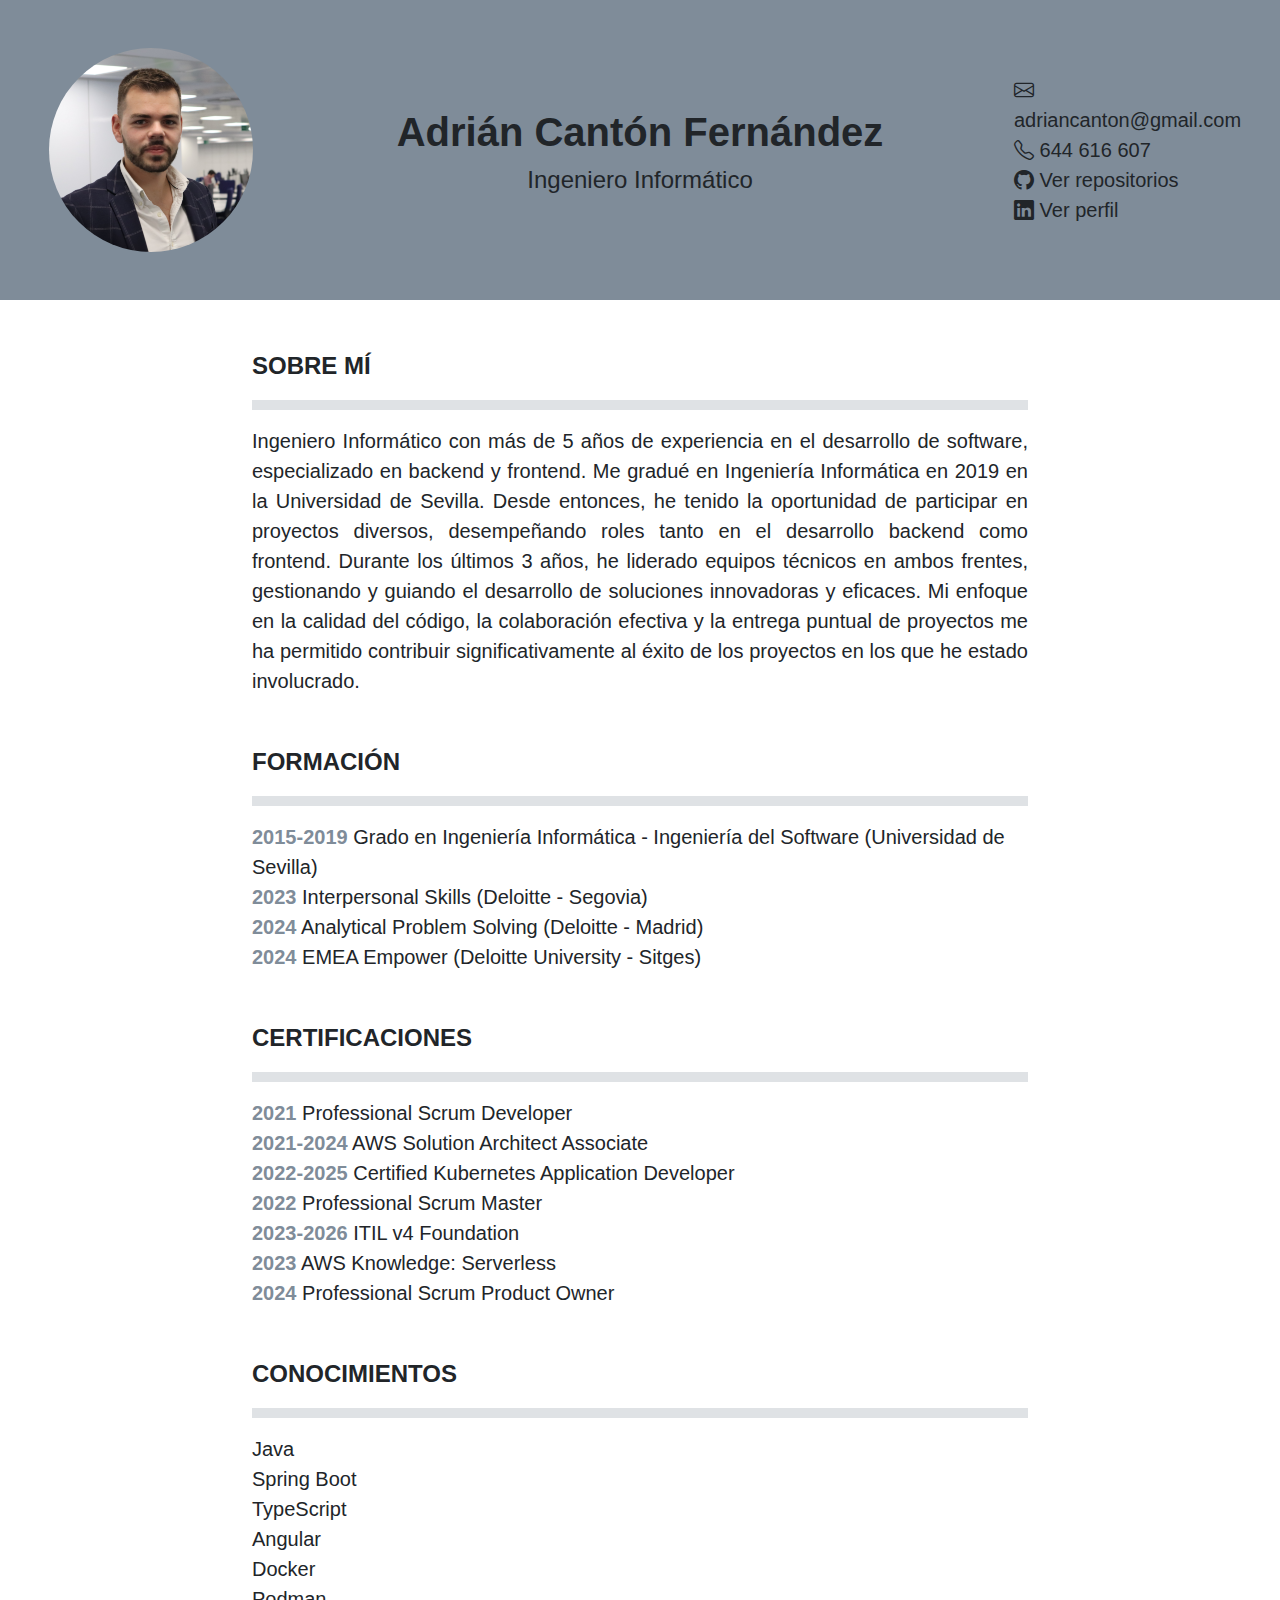
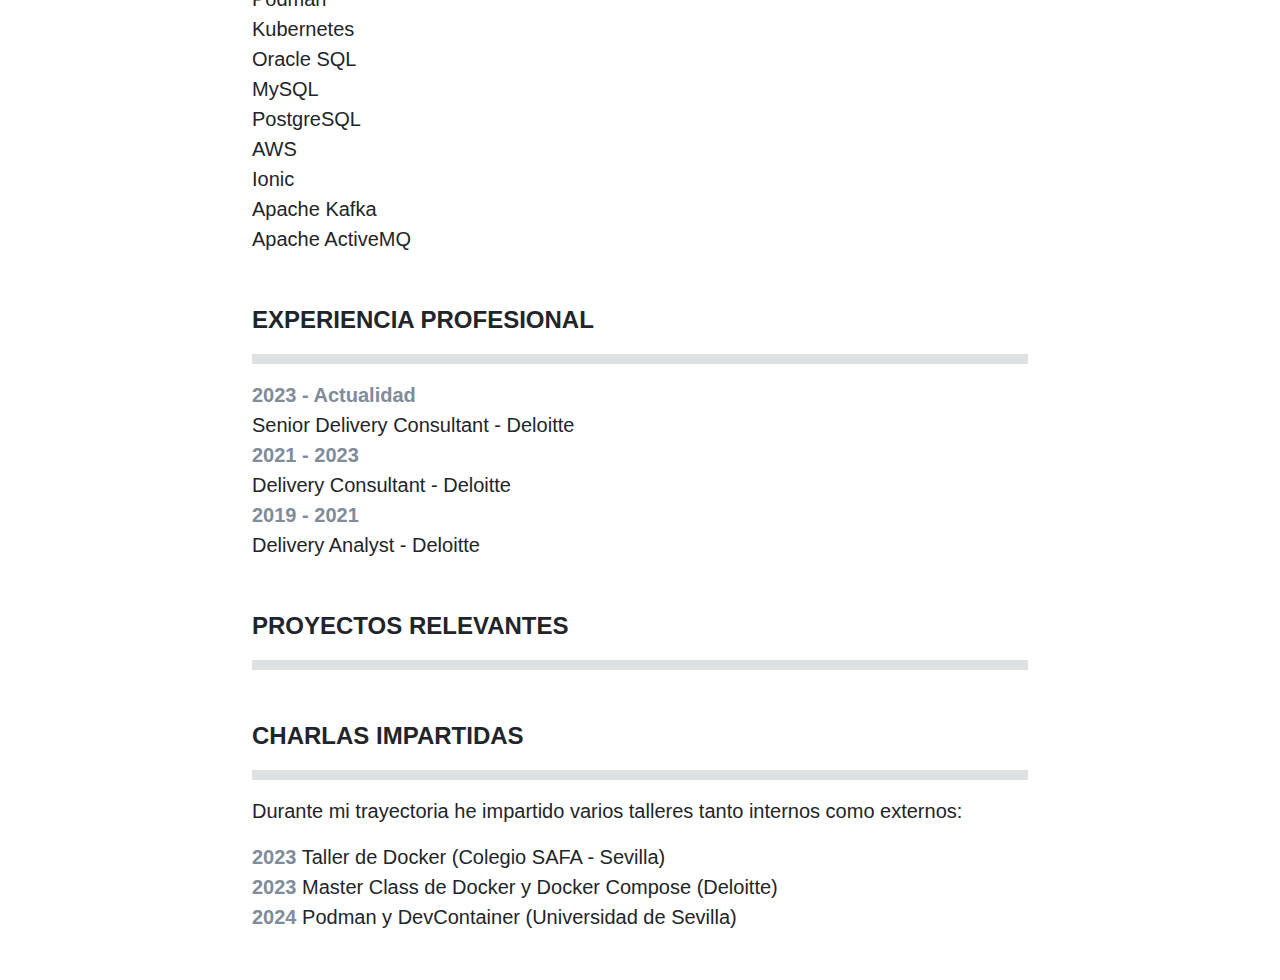
==== index.html @ 620d60c4 "Added trainning" ====
<!DOCTYPE html>
<html lang="es">
<head>
    <meta charset="UTF-8">
    <meta name="viewport" content="width=device-width, initial-scale=1.0">
    <title>Adrián Cantón</title>
    <link href="https://cdn.jsdelivr.net/npm/bootstrap@5.3.3/dist/css/bootstrap.min.css" rel="stylesheet" integrity="sha384-QWTKZyjpPEjISv5WaRU9OFeRpok6YctnYmDr5pNlyT2bRjXh0JMhjY6hW+ALEwIH" crossorigin="anonymous">
    <link href="https://cdn.jsdelivr.net/npm/bootstrap-icons@1.10.5/font/bootstrap-icons.css" rel="stylesheet">
    <link href="./assets/styles/styles.css" rel="stylesheet">
</head>
<body class="mb-5">
    <div class="header row">
        <div class="photo col-lg-3 p-5">
            <img src="./assets/images/me.jpeg"/>
        </div>
        <div class="main-title text-col-center col-lg-6 p-5">
            <div class="name">Adrián Cantón Fernández</div>
            <div class="job">Ingeniero Informático</div>
        </div>
        <div class="links text-col-center col-lg-3 p-5">
            <div class="link"><a href="mailto:adriancanton@gmail.com"><i class="bi bi-envelope"></i> adriancanton@gmail.com</a></div>
            <div class="link"><a href="tel:644616607"><i class="bi bi-telephone"></i> 644 616 607</a></div>
            <div class="link"><a href="https://github.com/adrcanfer" target="_blank"><i class="bi bi-github"></i> Ver repositorios</a></div>
            <div class="link"><a href="https://www.linkedin.com/in/adri%C3%A1n-cant%C3%B3n-fern%C3%A1ndez-652291108/" target="_blank"><i class="bi bi-linkedin"></i> Ver perfil</a></div>
        </div>        
    </div>
    <div class="container">
        <div class="section mt-5">
            <div class="section-title text-uppercase">Sobre mí</div>
            <hr>
            <div class="section-description text-justify">
                Ingeniero Informático con más de 5 años de experiencia en el desarrollo de software, especializado en backend y frontend. Me gradué en Ingeniería Informática en 2019 en la Universidad de Sevilla. Desde entonces, he tenido la oportunidad de participar en proyectos diversos, desempeñando roles tanto en el desarrollo backend como frontend. Durante los últimos 3 años, he liderado equipos técnicos en ambos frentes, gestionando y guiando el desarrollo de soluciones innovadoras y eficaces. Mi enfoque en la calidad del código, la colaboración efectiva y la entrega puntual de proyectos me ha permitido contribuir significativamente al éxito de los proyectos en los que he estado involucrado.
            </div>
        </div>
        <div class="section mt-5">
            <div class="section-title text-uppercase">Formación</div>
            <hr>
            <div class="section-item"><span class="item-date">2015-2019</span> Grado en Ingeniería Informática - Ingeniería del Software (Universidad de Sevilla)</div>
            <div class="section-item"><span class="item-date">2023</span> Interpersonal Skills (Deloitte - Segovia)</div>
            <div class="section-item"><span class="item-date">2024</span> Analytical Problem Solving (Deloitte - Madrid)</div>
            <div class="section-item"><span class="item-date">2024</span> EMEA Empower (Deloitte University - Sitges)</div>
        </div>
        <div class="section mt-5">
            <div class="section-title text-uppercase">Certificaciones</div>
            <hr>
            <div class="section-item"><span class="item-date">2021</span> Professional Scrum Developer</div>
            <div class="section-item"><span class="item-date">2021-2024</span> AWS Solution Architect Associate</div>
            <div class="section-item"><span class="item-date">2022-2025</span> Certified Kubernetes Application Developer</div>
            <div class="section-item"><span class="item-date">2022</span> Professional Scrum Master</div>
            <div class="section-item"><span class="item-date">2023-2026</span> ITIL v4 Foundation</div>
            <div class="section-item"><span class="item-date">2023</span> AWS Knowledge: Serverless</div>
            <div class="section-item"><span class="item-date">2024</span> Professional Scrum Product Owner</div>
        </div>
        
        <div class="section mt-5">
            <div class="section-title text-uppercase">Conocimientos</div>
            <hr>
            <div class="section-item">Java</div>
            <div class="section-item">Spring Boot</div>
            <div class="section-item">TypeScript</div>
            <div class="section-item">Angular</div>
            <div class="section-item">Docker</div>
            <div class="section-item">Podman</div>
            <div class="section-item">Kubernetes</div>
            <div class="section-item">Oracle SQL</div>
            <div class="section-item">MySQL</div>
            <div class="section-item">PostgreSQL</div>
            <div class="section-item">AWS</div>
            <div class="section-item">Ionic</div>
            <div class="section-item">Apache Kafka</div>
            <div class="section-item">Apache ActiveMQ</div>
        </div>
        <div class="section mt-5">
            <div class="section-title text-uppercase">Experiencia profesional</div>
            <hr>
            <div class="section-item"><span class="item-date">2023 - Actualidad</span></div>
            <div class="section-item">Senior Delivery Consultant - Deloitte</div>

            <div class="section-item"><span class="item-date">2021 - 2023</span></div>
            <div class="section-item">Delivery Consultant - Deloitte</div>

            <div class="section-item"><span class="item-date">2019 - 2021</span></div>
            <div class="section-item">Delivery Analyst - Deloitte</div>

        </div>
        <div class="section mt-5">
            <div class="section-title text-uppercase">Proyectos relevantes</div>
            <hr>
            <div class="section-description text-justify"></div>
        </div>
        <div class="section mt-5">
            <div class="section-title text-uppercase">Charlas impartidas</div>
            <hr>
            <div class="section-description text-justify mb-3">Durante mi trayectoria he impartido varios talleres tanto internos como externos:</div>
            <div class="section-item"><span class="item-date">2023</span> Taller de Docker (Colegio SAFA - Sevilla)</div>
            <div class="section-item"><span class="item-date">2023</span> Master Class de Docker y  Docker Compose (Deloitte)</div>
            <div class="section-item"><span class="item-date">2024</span> Podman y DevContainer (Universidad de Sevilla) </div>
        </div>
    </div>

    <script src="https://cdn.jsdelivr.net/npm/bootstrap@5.3.3/dist/js/bootstrap.bundle.min.js" integrity="sha384-YvpcrYf0tY3lHB60NNkmXc5s9fDVZLESaAA55NDzOxhy9GkcIdslK1eN7N6jIeHz" crossorigin="anonymous"></script>
    <script src="https://cdn.jsdelivr.net/npm/@popperjs/core@2.11.8/dist/umd/popper.min.js" integrity="sha384-I7E8VVD/ismYTF4hNIPjVp/Zjvgyol6VFvRkX/vR+Vc4jQkC+hVqc2pM8ODewa9r" crossorigin="anonymous"></script>
    <script src="https://cdn.jsdelivr.net/npm/bootstrap@5.3.3/dist/js/bootstrap.min.js" integrity="sha384-0pUGZvbkm6XF6gxjEnlmuGrJXVbNuzT9qBBavbLwCsOGabYfZo0T0to5eqruptLy" crossorigin="anonymous"></script>
</body>
</html>
---- assets/styles/styles.css ----
body {
    font-size: 20px;
    font-family: Arial, Helvetica, sans-serif;
}

.text-justify {
    text-align: justify;
}

/* Header */
.header {
    background-color: #7f8c99;

}

.photo {
    max-height: 300px;
    display: flex;
    justify-content: center;
}

.photo img {
    border-radius: 150px;
    max-height: 100%;
}

.main-title {
    display: flex;
    flex-direction: column;
    justify-content: center;
    align-items: center;
}

.name {
    font-size: 40px;
    font-weight: bold;
    text-align: center;
}

.job {
    font-size: 24px;
}

.links {
    display: flex;
    flex-direction: column;
    justify-content: center;
}

.link a {
    color: #212529;
    text-decoration: none;
}

.link a:hover {
    text-decoration: underline;
}

/* Content */
.container {
    max-width: 800px;
}

.section {

}

.section-title {
    font-size: 24px;
    font-weight: bold;
}

hr {
    border: 5px solid #7f8c99;
}

.item-date {
    color: #7f8c99;
    font-weight: bold;
}
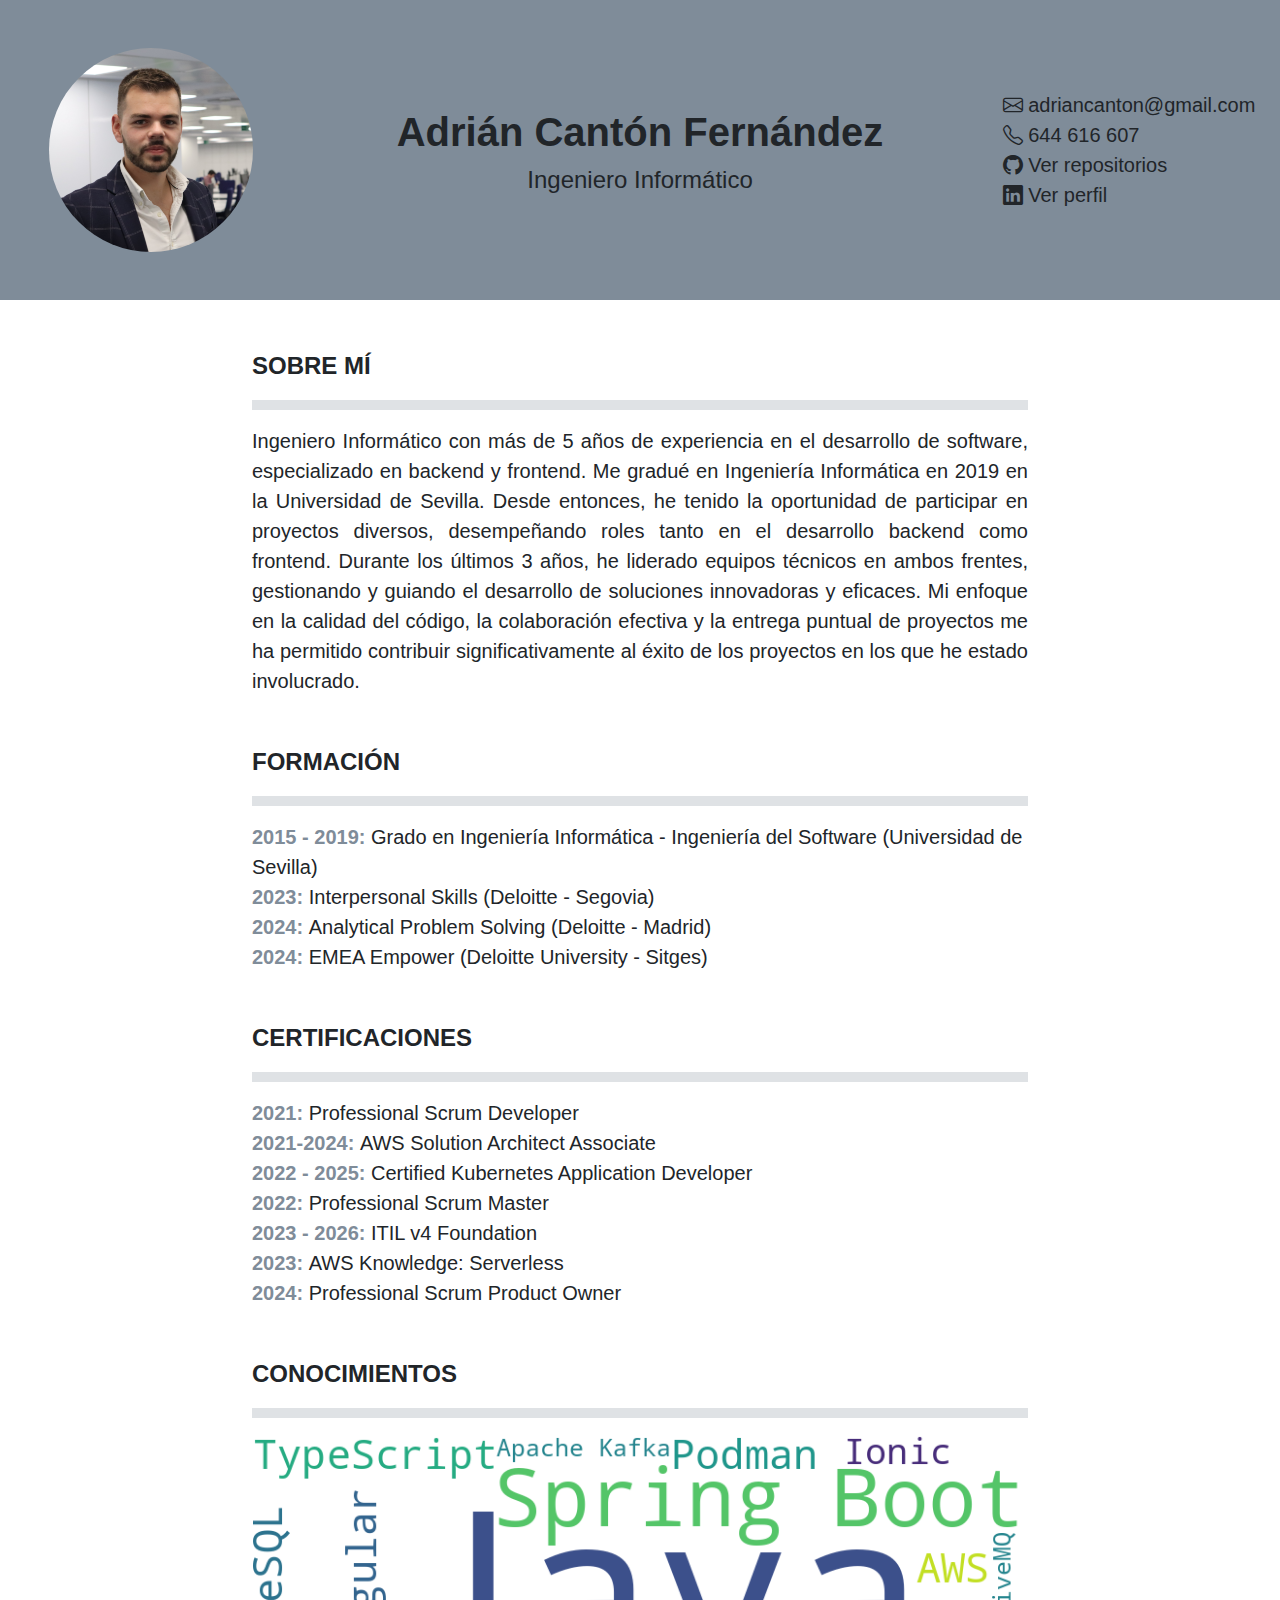
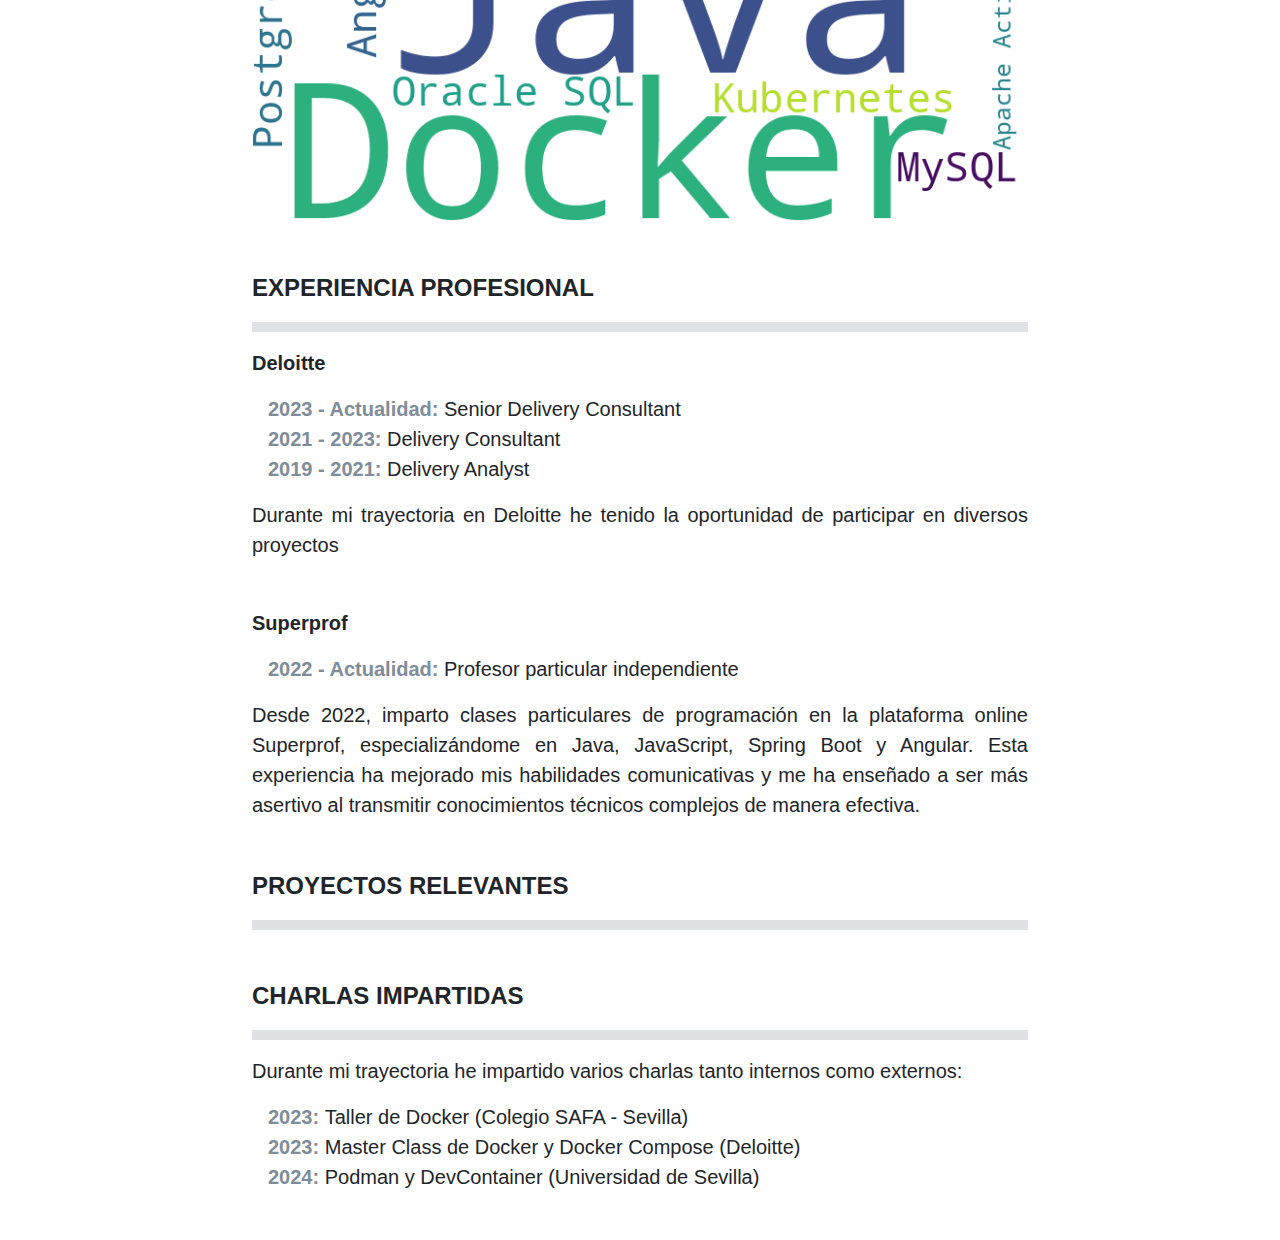
==== commit 9fa90bb4: "Added skills" ====
--- a/index.html
+++ b/index.html
@@ -13,15 +13,17 @@
         <div class="photo col-lg-3 p-5">
             <img src="./assets/images/me.jpeg"/>
         </div>
-        <div class="main-title text-col-center col-lg-6 p-5">
+        <div class="main-title text-col-center col-lg-6 p-3">
             <div class="name">Adrián Cantón Fernández</div>
             <div class="job">Ingeniero Informático</div>
         </div>
-        <div class="links text-col-center col-lg-3 p-5">
-            <div class="link"><a href="mailto:adriancanton@gmail.com"><i class="bi bi-envelope"></i> adriancanton@gmail.com</a></div>
-            <div class="link"><a href="tel:644616607"><i class="bi bi-telephone"></i> 644 616 607</a></div>
-            <div class="link"><a href="https://github.com/adrcanfer" target="_blank"><i class="bi bi-github"></i> Ver repositorios</a></div>
-            <div class="link"><a href="https://www.linkedin.com/in/adri%C3%A1n-cant%C3%B3n-fern%C3%A1ndez-652291108/" target="_blank"><i class="bi bi-linkedin"></i> Ver perfil</a></div>
+        <div class="links text-col-center col-lg-3">
+            <div>
+                <div class="link"><a href="mailto:adriancanton@gmail.com"><i class="bi bi-envelope"></i> adriancanton@gmail.com</a></div>
+                <div class="link"><a href="tel:644616607"><i class="bi bi-telephone"></i> 644 616 607</a></div>
+                <div class="link"><a href="https://github.com/adrcanfer" target="_blank"><i class="bi bi-github"></i> Ver repositorios</a></div>
+                <div class="link"><a href="https://www.linkedin.com/in/adri%C3%A1n-cant%C3%B3n-fern%C3%A1ndez-652291108/" target="_blank"><i class="bi bi-linkedin"></i> Ver perfil</a></div>
+            </div>
         </div>        
     </div>
     <div class="container">
@@ -35,52 +37,64 @@
         <div class="section mt-5">
             <div class="section-title text-uppercase">Formación</div>
             <hr>
-            <div class="section-item"><span class="item-date">2015-2019</span> Grado en Ingeniería Informática - Ingeniería del Software (Universidad de Sevilla)</div>
-            <div class="section-item"><span class="item-date">2023</span> Interpersonal Skills (Deloitte - Segovia)</div>
-            <div class="section-item"><span class="item-date">2024</span> Analytical Problem Solving (Deloitte - Madrid)</div>
-            <div class="section-item"><span class="item-date">2024</span> EMEA Empower (Deloitte University - Sitges)</div>
+            <div class="section-item"><span class="item-date">2015 - 2019: </span> Grado en Ingeniería Informática - Ingeniería del Software (Universidad de Sevilla)</div>
+            <div class="section-item"><span class="item-date">2023: </span> Interpersonal Skills (Deloitte - Segovia)</div>
+            <div class="section-item"><span class="item-date">2024: </span> Analytical Problem Solving (Deloitte - Madrid)</div>
+            <div class="section-item"><span class="item-date">2024: </span> EMEA Empower (Deloitte University - Sitges)</div>
         </div>
         <div class="section mt-5">
             <div class="section-title text-uppercase">Certificaciones</div>
             <hr>
-            <div class="section-item"><span class="item-date">2021</span> Professional Scrum Developer</div>
-            <div class="section-item"><span class="item-date">2021-2024</span> AWS Solution Architect Associate</div>
-            <div class="section-item"><span class="item-date">2022-2025</span> Certified Kubernetes Application Developer</div>
-            <div class="section-item"><span class="item-date">2022</span> Professional Scrum Master</div>
-            <div class="section-item"><span class="item-date">2023-2026</span> ITIL v4 Foundation</div>
-            <div class="section-item"><span class="item-date">2023</span> AWS Knowledge: Serverless</div>
-            <div class="section-item"><span class="item-date">2024</span> Professional Scrum Product Owner</div>
+            <div class="section-item"><span class="item-date">2021: </span> Professional Scrum Developer</div>
+            <div class="section-item"><span class="item-date">2021-2024: </span> AWS Solution Architect Associate</div>
+            <div class="section-item"><span class="item-date">2022 - 2025: </span> Certified Kubernetes Application Developer</div>
+            <div class="section-item"><span class="item-date">2022: </span> Professional Scrum Master</div>
+            <div class="section-item"><span class="item-date">2023 - 2026: </span> ITIL v4 Foundation</div>
+            <div class="section-item"><span class="item-date">2023: </span> AWS Knowledge: Serverless</div>
+            <div class="section-item"><span class="item-date">2024: </span> Professional Scrum Product Owner</div>
         </div>
         
         <div class="section mt-5">
             <div class="section-title text-uppercase">Conocimientos</div>
             <hr>
-            <div class="section-item">Java</div>
-            <div class="section-item">Spring Boot</div>
-            <div class="section-item">TypeScript</div>
-            <div class="section-item">Angular</div>
-            <div class="section-item">Docker</div>
-            <div class="section-item">Podman</div>
-            <div class="section-item">Kubernetes</div>
-            <div class="section-item">Oracle SQL</div>
-            <div class="section-item">MySQL</div>
-            <div class="section-item">PostgreSQL</div>
-            <div class="section-item">AWS</div>
-            <div class="section-item">Ionic</div>
-            <div class="section-item">Apache Kafka</div>
-            <div class="section-item">Apache ActiveMQ</div>
+            <div class="row">
+                <!-- <div class="col-md-4">
+                    <div class="section-item">Java <small>(Avanzado)</small></div>
+                    <div class="section-item">Spring Boot <small>(Intermedio)</small></div>
+                    <div class="section-item">TypeScript <small>(Intermedio)</small></div>
+                    <div class="section-item">Angular <small>(Intermedio)</small></div>
+                </div>
+                <div class="col-md-4">
+                    <div class="section-item">Docker <small>(Avanzado)</small></div>
+                    <div class="section-item">Podman <small>(Intermedio)</small></div>
+                    <div class="section-item">Kubernetes <small>(Intermedio)</small></div>
+                    <div class="section-item">Oracle SQL <small>(Intermedio)</small></div>
+                </div>
+                <div class="col-md-4">
+                    <div class="section-item">MySQL <small>(Intermedio)</small></div>
+                    <div class="section-item">PostgreSQL <small>(Intermedio)</small></div>
+                    <div class="section-item">AWS <small>(Intermedio)</small></div>
+                    <div class="section-item">Ionic <small>(Básico)</small></div>
+                    <div class="section-item">Apache Kafka <small>(Básico)</small></div>
+                    <div class="section-item">Apache ActiveMQ <small>(Básico)</small></div>
+                </div> -->
+                <div>
+                    <img class="img-fluid" src="./assets/images/knowledge/cloud.png"/>
+                </div>
+            </div>
         </div>
         <div class="section mt-5">
             <div class="section-title text-uppercase">Experiencia profesional</div>
             <hr>
-            <div class="section-item"><span class="item-date">2023 - Actualidad</span></div>
-            <div class="section-item">Senior Delivery Consultant - Deloitte</div>
+            <div class="section-item fw-bold mb-3">Deloitte</div>
+            <div class="section-subitem ms-3"><span class="item-date">2023 - Actualidad: </span> Senior Delivery Consultant</div>
+            <div class="section-subitem ms-3"><span class="item-date">2021 - 2023: </span> Delivery Consultant</div>
+            <div class="section-subitem ms-3"><span class="item-date">2019 - 2021: </span> Delivery Analyst</div>
+            <div class="section-descrption text-justify mt-3">Durante mi trayectoria en Deloitte he tenido la oportunidad de participar en diversos proyectos</div>
 
-            <div class="section-item"><span class="item-date">2021 - 2023</span></div>
-            <div class="section-item">Delivery Consultant - Deloitte</div>
-
-            <div class="section-item"><span class="item-date">2019 - 2021</span></div>
-            <div class="section-item">Delivery Analyst - Deloitte</div>
+            <div class="section-item fw-bold  mt-5 mb-3">Superprof</div>
+            <div class="section-subitem ms-3"><span class="item-date">2022 - Actualidad: </span> Profesor particular independiente</div>
+            <div class="section-descrption text-justify mt-3">Desde 2022, imparto clases particulares de programación en la plataforma online Superprof, especializándome en Java, JavaScript, Spring Boot y Angular. Esta experiencia ha mejorado mis habilidades comunicativas y me ha enseñado a ser más asertivo al transmitir conocimientos técnicos complejos de manera efectiva.</div>
 
         </div>
         <div class="section mt-5">
@@ -91,10 +105,10 @@
         <div class="section mt-5">
             <div class="section-title text-uppercase">Charlas impartidas</div>
             <hr>
-            <div class="section-description text-justify mb-3">Durante mi trayectoria he impartido varios talleres tanto internos como externos:</div>
-            <div class="section-item"><span class="item-date">2023</span> Taller de Docker (Colegio SAFA - Sevilla)</div>
-            <div class="section-item"><span class="item-date">2023</span> Master Class de Docker y  Docker Compose (Deloitte)</div>
-            <div class="section-item"><span class="item-date">2024</span> Podman y DevContainer (Universidad de Sevilla) </div>
+            <div class="section-description text-justify mb-3">Durante mi trayectoria he impartido varios charlas tanto internos como externos:</div>
+            <div class="section-item ms-3"><span class="item-date">2023: </span> Taller de Docker (Colegio SAFA - Sevilla)</div>
+            <div class="section-item ms-3"><span class="item-date">2023: </span> Master Class de Docker y  Docker Compose (Deloitte)</div>
+            <div class="section-item ms-3"><span class="item-date">2024: </span> Podman y DevContainer (Universidad de Sevilla) </div>
         </div>
     </div>
 
--- a/assets/styles/styles.css
+++ b/assets/styles/styles.css
@@ -45,6 +45,7 @@
     display: flex;
     flex-direction: column;
     justify-content: center;
+    align-items: center;
 }
 
 .link a {
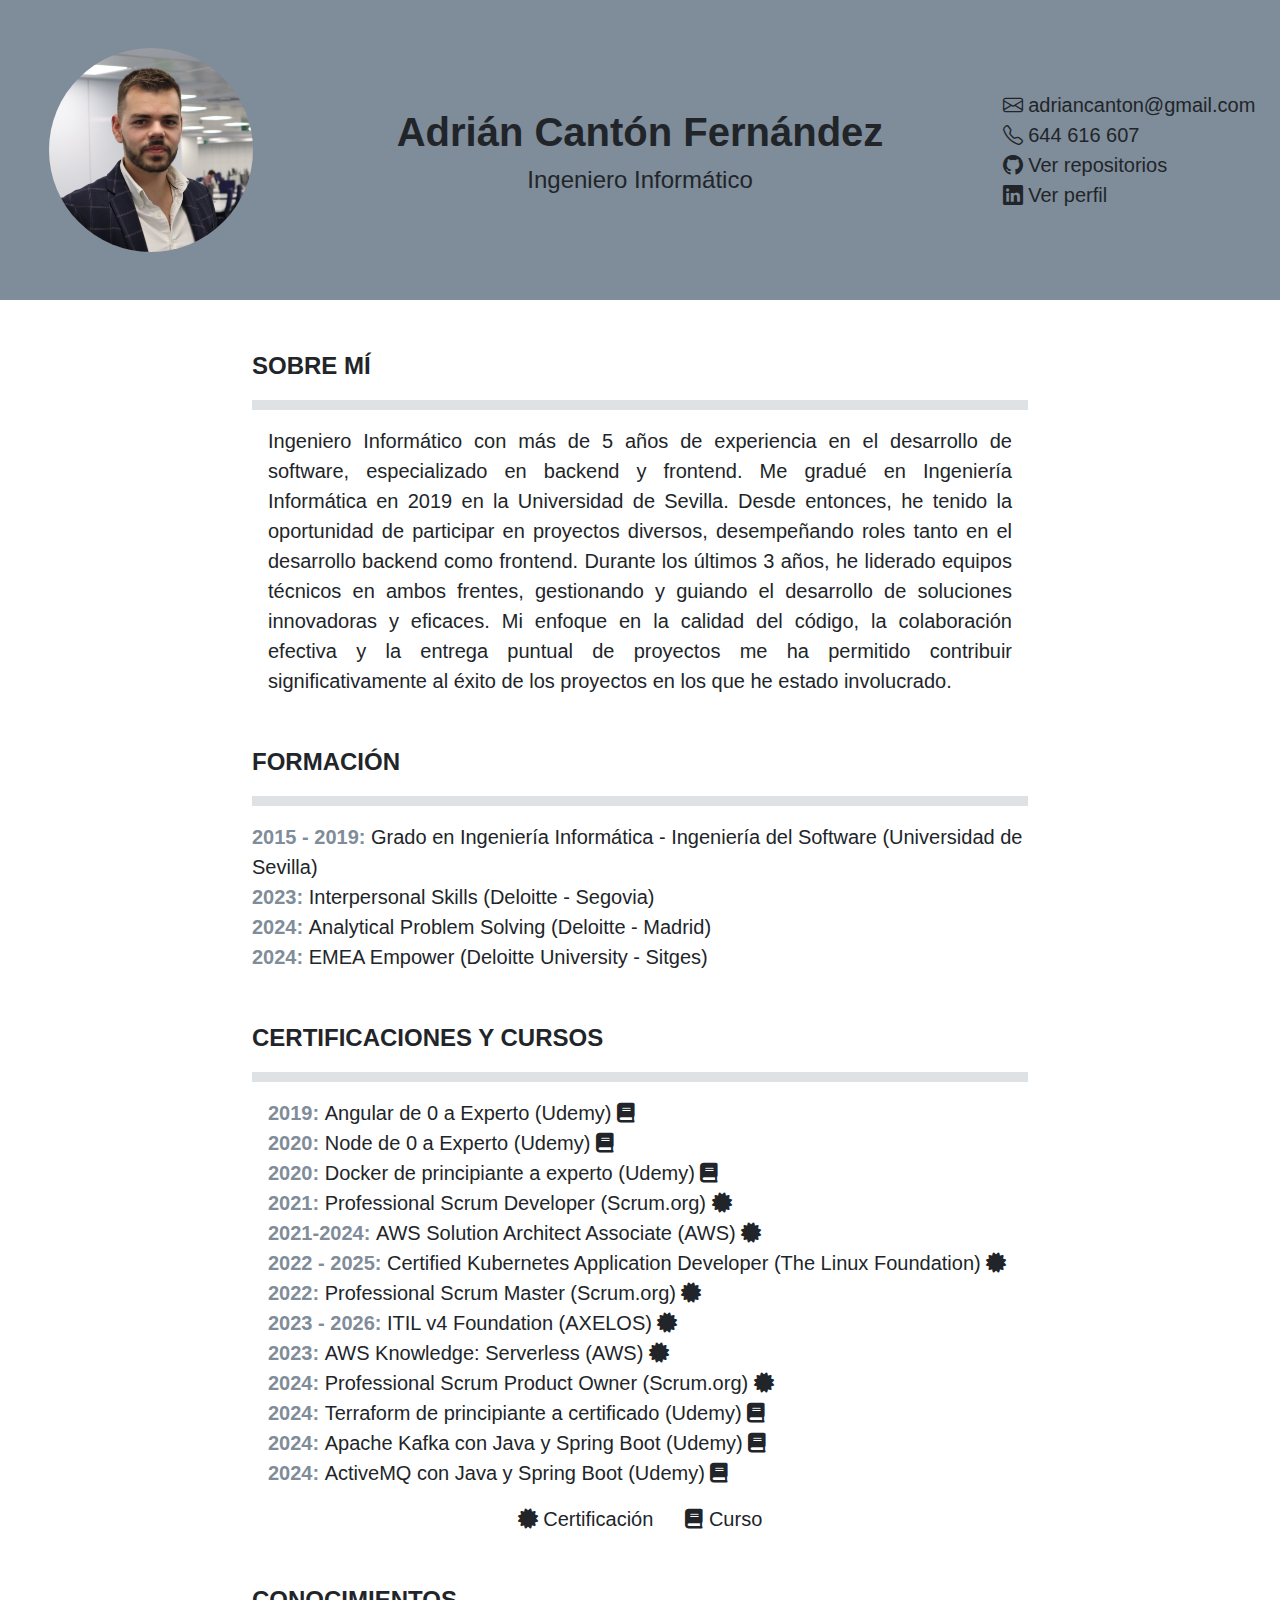
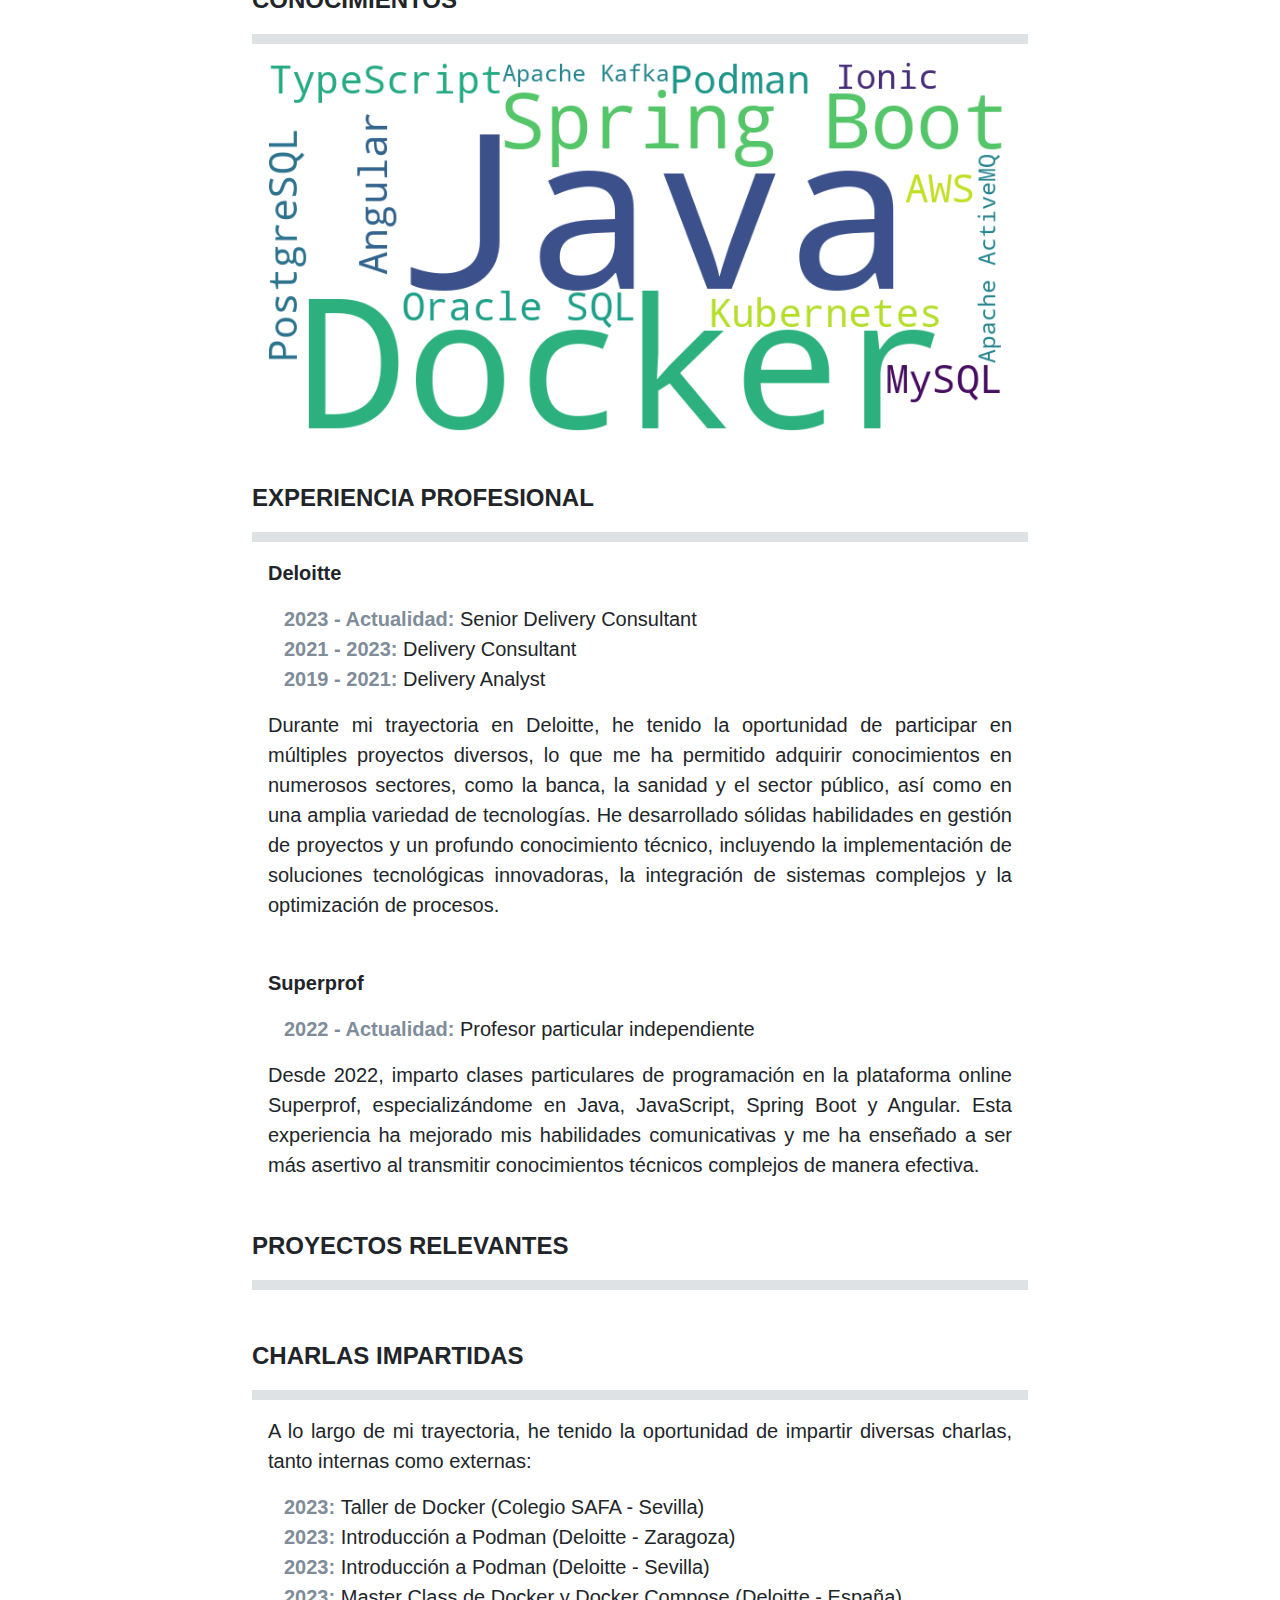
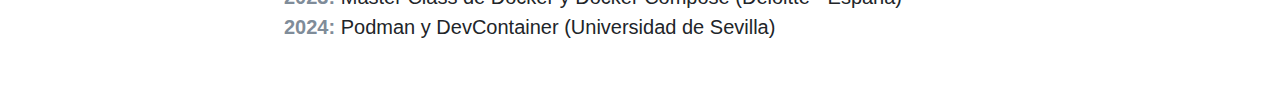
==== commit a8a870fc: "Added training" ====
--- a/index.html
+++ b/index.html
@@ -4,8 +4,10 @@
     <meta charset="UTF-8">
     <meta name="viewport" content="width=device-width, initial-scale=1.0">
     <title>Adrián Cantón</title>
+    <link rel="icon" type="image/png" sizes="32x32" href="./assets/images/icon.png">
     <link href="https://cdn.jsdelivr.net/npm/bootstrap@5.3.3/dist/css/bootstrap.min.css" rel="stylesheet" integrity="sha384-QWTKZyjpPEjISv5WaRU9OFeRpok6YctnYmDr5pNlyT2bRjXh0JMhjY6hW+ALEwIH" crossorigin="anonymous">
     <link href="https://cdn.jsdelivr.net/npm/bootstrap-icons@1.10.5/font/bootstrap-icons.css" rel="stylesheet">
+    <link rel="stylesheet" href="https://cdnjs.cloudflare.com/ajax/libs/font-awesome/6.0.0-beta3/css/all.min.css">
     <link href="./assets/styles/styles.css" rel="stylesheet">
 </head>
 <body class="mb-5">
@@ -13,11 +15,11 @@
         <div class="photo col-lg-3 p-5">
             <img src="./assets/images/me.jpeg"/>
         </div>
-        <div class="main-title text-col-center col-lg-6 p-3">
+        <div class="main-title text-col-center col-lg-6 ps-3 pe-3">
             <div class="name">Adrián Cantón Fernández</div>
             <div class="job">Ingeniero Informático</div>
         </div>
-        <div class="links text-col-center col-lg-3">
+        <div class="links text-col-center col-lg-3 pt-5 pb-5">
             <div>
                 <div class="link"><a href="mailto:adriancanton@gmail.com"><i class="bi bi-envelope"></i> adriancanton@gmail.com</a></div>
                 <div class="link"><a href="tel:644616607"><i class="bi bi-telephone"></i> 644 616 607</a></div>
@@ -30,71 +32,94 @@
         <div class="section mt-5">
             <div class="section-title text-uppercase">Sobre mí</div>
             <hr>
-            <div class="section-description text-justify">
-                Ingeniero Informático con más de 5 años de experiencia en el desarrollo de software, especializado en backend y frontend. Me gradué en Ingeniería Informática en 2019 en la Universidad de Sevilla. Desde entonces, he tenido la oportunidad de participar en proyectos diversos, desempeñando roles tanto en el desarrollo backend como frontend. Durante los últimos 3 años, he liderado equipos técnicos en ambos frentes, gestionando y guiando el desarrollo de soluciones innovadoras y eficaces. Mi enfoque en la calidad del código, la colaboración efectiva y la entrega puntual de proyectos me ha permitido contribuir significativamente al éxito de los proyectos en los que he estado involucrado.
+            <div class="section-content ms-3 me-3">
+                <div class="section-description text-justify">
+                    Ingeniero Informático con más de 5 años de experiencia en el desarrollo de software, especializado en backend y frontend. Me gradué en Ingeniería Informática en 2019 en la Universidad de Sevilla. Desde entonces, he tenido la oportunidad de participar en proyectos diversos, desempeñando roles tanto en el desarrollo backend como frontend. Durante los últimos 3 años, he liderado equipos técnicos en ambos frentes, gestionando y guiando el desarrollo de soluciones innovadoras y eficaces. Mi enfoque en la calidad del código, la colaboración efectiva y la entrega puntual de proyectos me ha permitido contribuir significativamente al éxito de los proyectos en los que he estado involucrado.
+                </div>
             </div>
         </div>
         <div class="section mt-5">
             <div class="section-title text-uppercase">Formación</div>
             <hr>
-            <div class="section-item"><span class="item-date">2015 - 2019: </span> Grado en Ingeniería Informática - Ingeniería del Software (Universidad de Sevilla)</div>
-            <div class="section-item"><span class="item-date">2023: </span> Interpersonal Skills (Deloitte - Segovia)</div>
-            <div class="section-item"><span class="item-date">2024: </span> Analytical Problem Solving (Deloitte - Madrid)</div>
-            <div class="section-item"><span class="item-date">2024: </span> EMEA Empower (Deloitte University - Sitges)</div>
+            <div>
+                <div class="section-item"><span class="item-date">2015 - 2019: </span> Grado en Ingeniería Informática - Ingeniería del Software (Universidad de Sevilla)</div>
+                <div class="section-item"><span class="item-date">2023: </span> Interpersonal Skills (Deloitte - Segovia)</div>
+                <div class="section-item"><span class="item-date">2024: </span> Analytical Problem Solving (Deloitte - Madrid)</div>
+                <div class="section-item"><span class="item-date">2024: </span> EMEA Empower (Deloitte University - Sitges)</div>
+            </div>
         </div>
         <div class="section mt-5">
-            <div class="section-title text-uppercase">Certificaciones</div>
+            <div class="section-title text-uppercase">Certificaciones y Cursos</div>
             <hr>
-            <div class="section-item"><span class="item-date">2021: </span> Professional Scrum Developer</div>
-            <div class="section-item"><span class="item-date">2021-2024: </span> AWS Solution Architect Associate</div>
-            <div class="section-item"><span class="item-date">2022 - 2025: </span> Certified Kubernetes Application Developer</div>
-            <div class="section-item"><span class="item-date">2022: </span> Professional Scrum Master</div>
-            <div class="section-item"><span class="item-date">2023 - 2026: </span> ITIL v4 Foundation</div>
-            <div class="section-item"><span class="item-date">2023: </span> AWS Knowledge: Serverless</div>
-            <div class="section-item"><span class="item-date">2024: </span> Professional Scrum Product Owner</div>
+            <div class="section-content ms-3 me-3">
+                
+                <div class="section-item"><span class="item-date">2019: </span> Angular de 0 a Experto (Udemy) <i class="fas fa-book"></i></div>
+                <div class="section-item"><span class="item-date">2020: </span> Node de 0 a Experto (Udemy) <i class="fas fa-book"></i></div>
+                <div class="section-item"><span class="item-date">2020: </span> Docker de principiante a experto (Udemy) <i class="fas fa-book"></i></div>
+                <div class="section-item"><span class="item-date">2021: </span> Professional Scrum Developer (Scrum.org) <i class="fas fa-certificate"></i></div>
+                <div class="section-item"><span class="item-date">2021-2024: </span> AWS Solution Architect Associate (AWS) <i class="fas fa-certificate"></i></div>
+                <div class="section-item"><span class="item-date">2022 - 2025: </span> Certified Kubernetes Application Developer (The Linux Foundation) <i class="fas fa-certificate"></i></div>
+                <div class="section-item"><span class="item-date">2022: </span> Professional Scrum Master (Scrum.org) <i class="fas fa-certificate"></i></div>
+                <div class="section-item"><span class="item-date">2023 - 2026: </span> ITIL v4 Foundation (AXELOS) <i class="fas fa-certificate"></i></div>
+                <div class="section-item"><span class="item-date">2023: </span> AWS Knowledge: Serverless (AWS) <i class="fas fa-certificate"></i></div>
+                <div class="section-item"><span class="item-date">2024: </span> Professional Scrum Product Owner (Scrum.org) <i class="fas fa-certificate"></i></div>
+                <div class="section-item"><span class="item-date">2024: </span> Terraform de principiante a certificado (Udemy) <i class="fas fa-book"></i></div>
+                <div class="section-item"><span class="item-date">2024: </span> Apache Kafka con Java y Spring Boot (Udemy) <i class="fas fa-book"></i></div>
+                <div class="section-item"><span class="item-date">2024: </span> ActiveMQ con Java y Spring Boot (Udemy) <i class="fas fa-book"></i></div>
+                
+                <div class="legend mt-3">
+                    <div class="legend-item me-3"><i class="fas fa-certificate"></i> Certificación</div>
+                    <div class="legend-item ms-3"><i class="fas fa-book"></i> Curso</div>
+                </div>
+            </div>
         </div>
+        
         
         <div class="section mt-5">
             <div class="section-title text-uppercase">Conocimientos</div>
             <hr>
-            <div class="row">
-                <!-- <div class="col-md-4">
-                    <div class="section-item">Java <small>(Avanzado)</small></div>
-                    <div class="section-item">Spring Boot <small>(Intermedio)</small></div>
-                    <div class="section-item">TypeScript <small>(Intermedio)</small></div>
-                    <div class="section-item">Angular <small>(Intermedio)</small></div>
-                </div>
-                <div class="col-md-4">
-                    <div class="section-item">Docker <small>(Avanzado)</small></div>
-                    <div class="section-item">Podman <small>(Intermedio)</small></div>
-                    <div class="section-item">Kubernetes <small>(Intermedio)</small></div>
-                    <div class="section-item">Oracle SQL <small>(Intermedio)</small></div>
-                </div>
-                <div class="col-md-4">
-                    <div class="section-item">MySQL <small>(Intermedio)</small></div>
-                    <div class="section-item">PostgreSQL <small>(Intermedio)</small></div>
-                    <div class="section-item">AWS <small>(Intermedio)</small></div>
-                    <div class="section-item">Ionic <small>(Básico)</small></div>
-                    <div class="section-item">Apache Kafka <small>(Básico)</small></div>
-                    <div class="section-item">Apache ActiveMQ <small>(Básico)</small></div>
-                </div> -->
-                <div>
-                    <img class="img-fluid" src="./assets/images/knowledge/cloud.png"/>
+            <div class="section-content ms-3 me-3">
+                <div class="row">
+                    <!-- <div class="col-md-4">
+                        <div class="section-item">Java <small>(Avanzado)</small></div>
+                        <div class="section-item">Spring Boot <small>(Intermedio)</small></div>
+                        <div class="section-item">TypeScript <small>(Intermedio)</small></div>
+                        <div class="section-item">Angular <small>(Intermedio)</small></div>
+                    </div>
+                    <div class="col-md-4">
+                        <div class="section-item">Docker <small>(Avanzado)</small></div>
+                        <div class="section-item">Podman <small>(Intermedio)</small></div>
+                        <div class="section-item">Kubernetes <small>(Intermedio)</small></div>
+                        <div class="section-item">Oracle SQL <small>(Intermedio)</small></div>
+                    </div>
+                    <div class="col-md-4">
+                        <div class="section-item">MySQL <small>(Intermedio)</small></div>
+                        <div class="section-item">PostgreSQL <small>(Intermedio)</small></div>
+                        <div class="section-item">AWS <small>(Intermedio)</small></div>
+                        <div class="section-item">Ionic <small>(Básico)</small></div>
+                        <div class="section-item">Apache Kafka <small>(Básico)</small></div>
+                        <div class="section-item">Apache ActiveMQ <small>(Básico)</small></div>
+                    </div> -->
+                    <div>
+                        <img class="img-fluid" src="./assets/images/knowledge/cloud.png"/>
+                    </div>
                 </div>
             </div>
         </div>
         <div class="section mt-5">
             <div class="section-title text-uppercase">Experiencia profesional</div>
             <hr>
-            <div class="section-item fw-bold mb-3">Deloitte</div>
-            <div class="section-subitem ms-3"><span class="item-date">2023 - Actualidad: </span> Senior Delivery Consultant</div>
-            <div class="section-subitem ms-3"><span class="item-date">2021 - 2023: </span> Delivery Consultant</div>
-            <div class="section-subitem ms-3"><span class="item-date">2019 - 2021: </span> Delivery Analyst</div>
-            <div class="section-descrption text-justify mt-3">Durante mi trayectoria en Deloitte he tenido la oportunidad de participar en diversos proyectos</div>
-
-            <div class="section-item fw-bold  mt-5 mb-3">Superprof</div>
-            <div class="section-subitem ms-3"><span class="item-date">2022 - Actualidad: </span> Profesor particular independiente</div>
-            <div class="section-descrption text-justify mt-3">Desde 2022, imparto clases particulares de programación en la plataforma online Superprof, especializándome en Java, JavaScript, Spring Boot y Angular. Esta experiencia ha mejorado mis habilidades comunicativas y me ha enseñado a ser más asertivo al transmitir conocimientos técnicos complejos de manera efectiva.</div>
+            <div class="section-content ms-3 me-3">
+                <div class="section-item fw-bold mb-3">Deloitte</div>
+                <div class="section-subitem ms-3"><span class="item-date">2023 - Actualidad: </span> Senior Delivery Consultant</div>
+                <div class="section-subitem ms-3"><span class="item-date">2021 - 2023: </span> Delivery Consultant</div>
+                <div class="section-subitem ms-3"><span class="item-date">2019 - 2021: </span> Delivery Analyst</div>
+                <div class="section-descrption text-justify mt-3">Durante mi trayectoria en Deloitte, he tenido la oportunidad de participar en múltiples proyectos diversos, lo que me ha permitido adquirir conocimientos en numerosos sectores, como la banca, la sanidad y el sector público, así como en una amplia variedad de tecnologías. He desarrollado sólidas habilidades en gestión de proyectos y un profundo conocimiento técnico, incluyendo la implementación de soluciones tecnológicas innovadoras, la integración de sistemas complejos y la optimización de procesos.</div>
+                
+                <div class="section-item fw-bold  mt-5 mb-3">Superprof</div>
+                <div class="section-subitem ms-3"><span class="item-date">2022 - Actualidad: </span> Profesor particular independiente</div>
+                <div class="section-descrption text-justify mt-3">Desde 2022, imparto clases particulares de programación en la plataforma online Superprof, especializándome en Java, JavaScript, Spring Boot y Angular. Esta experiencia ha mejorado mis habilidades comunicativas y me ha enseñado a ser más asertivo al transmitir conocimientos técnicos complejos de manera efectiva.</div>
+            </div>
 
         </div>
         <div class="section mt-5">
@@ -105,10 +130,15 @@
         <div class="section mt-5">
             <div class="section-title text-uppercase">Charlas impartidas</div>
             <hr>
-            <div class="section-description text-justify mb-3">Durante mi trayectoria he impartido varios charlas tanto internos como externos:</div>
-            <div class="section-item ms-3"><span class="item-date">2023: </span> Taller de Docker (Colegio SAFA - Sevilla)</div>
-            <div class="section-item ms-3"><span class="item-date">2023: </span> Master Class de Docker y  Docker Compose (Deloitte)</div>
-            <div class="section-item ms-3"><span class="item-date">2024: </span> Podman y DevContainer (Universidad de Sevilla) </div>
+            <div class="section-content ms-3 me-3">
+                <div class="section-description text-justify mb-3">A lo largo de mi trayectoria, he tenido la oportunidad de impartir diversas charlas, tanto internas como externas:</div>
+                <div class="section-item ms-3"><span class="item-date">2023: </span> Taller de Docker (Colegio SAFA - Sevilla)</div>
+                <div class="section-item ms-3"><span class="item-date">2023: </span> Introducción a Podman (Deloitte - Zaragoza)</div>
+                <div class="section-item ms-3"><span class="item-date">2023: </span> Introducción a Podman (Deloitte - Sevilla)</div>
+                <div class="section-item ms-3"><span class="item-date">2023: </span> Master Class de Docker y  Docker Compose (Deloitte - España)</div>
+                <div class="section-item ms-3"><span class="item-date">2024: </span> Podman y DevContainer (Universidad de Sevilla) </div>
+            </div>
+
         </div>
     </div>
 
--- a/assets/styles/styles.css
+++ b/assets/styles/styles.css
@@ -80,3 +80,7 @@
     font-weight: bold;
 }
 
+.legend {
+    display: flex;
+    justify-content: center;
+}
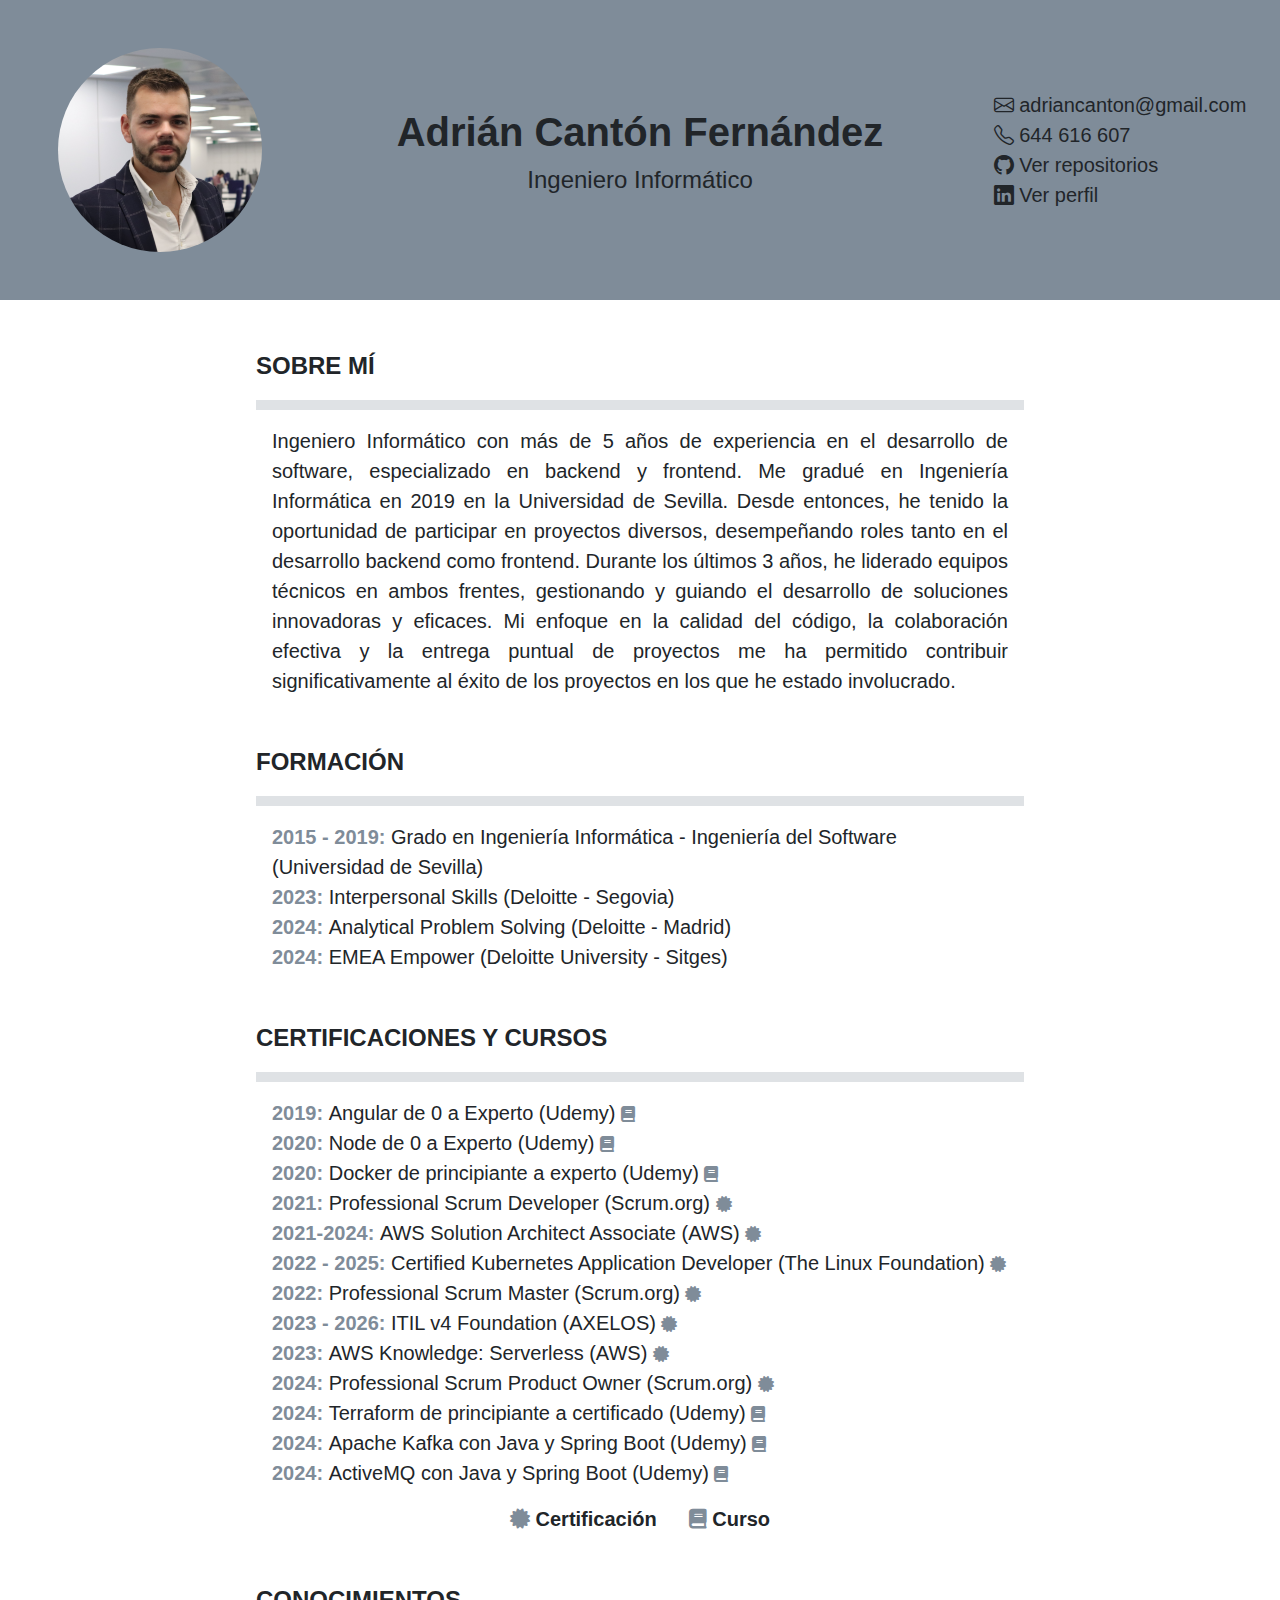
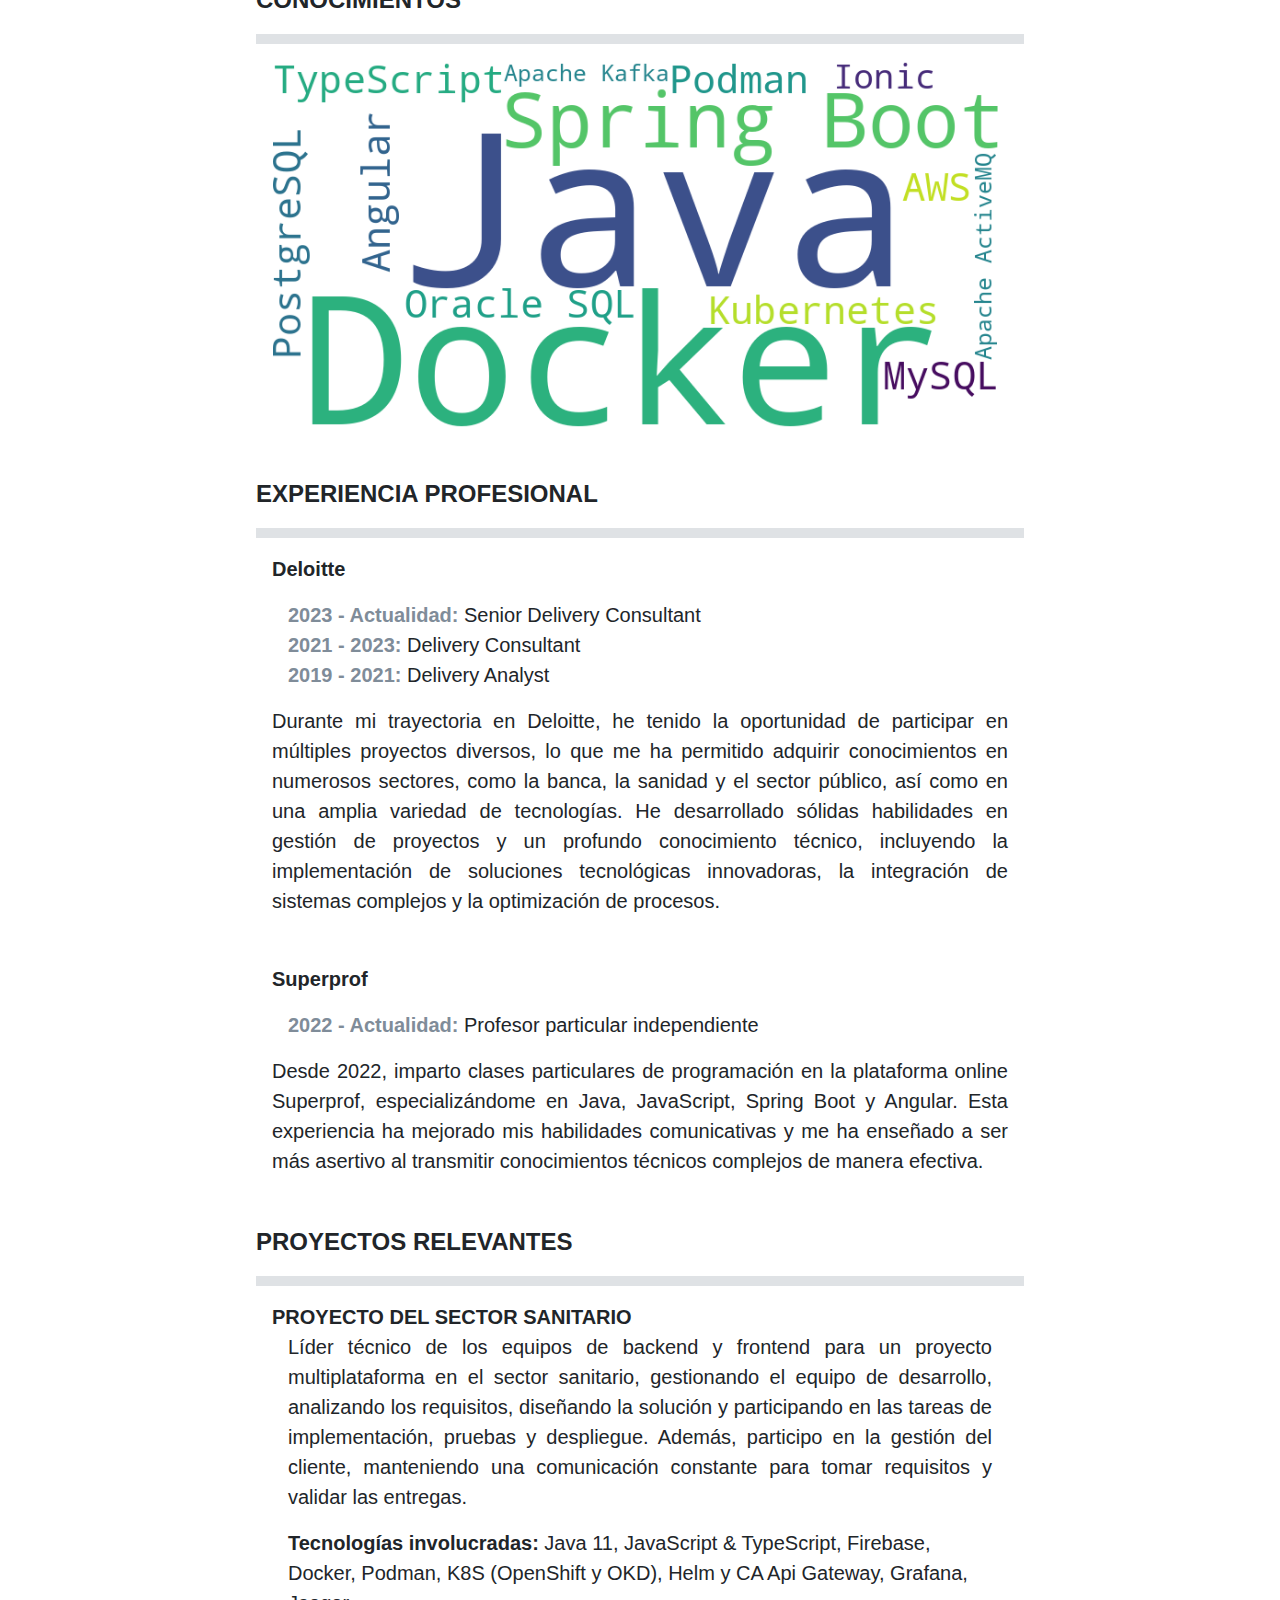
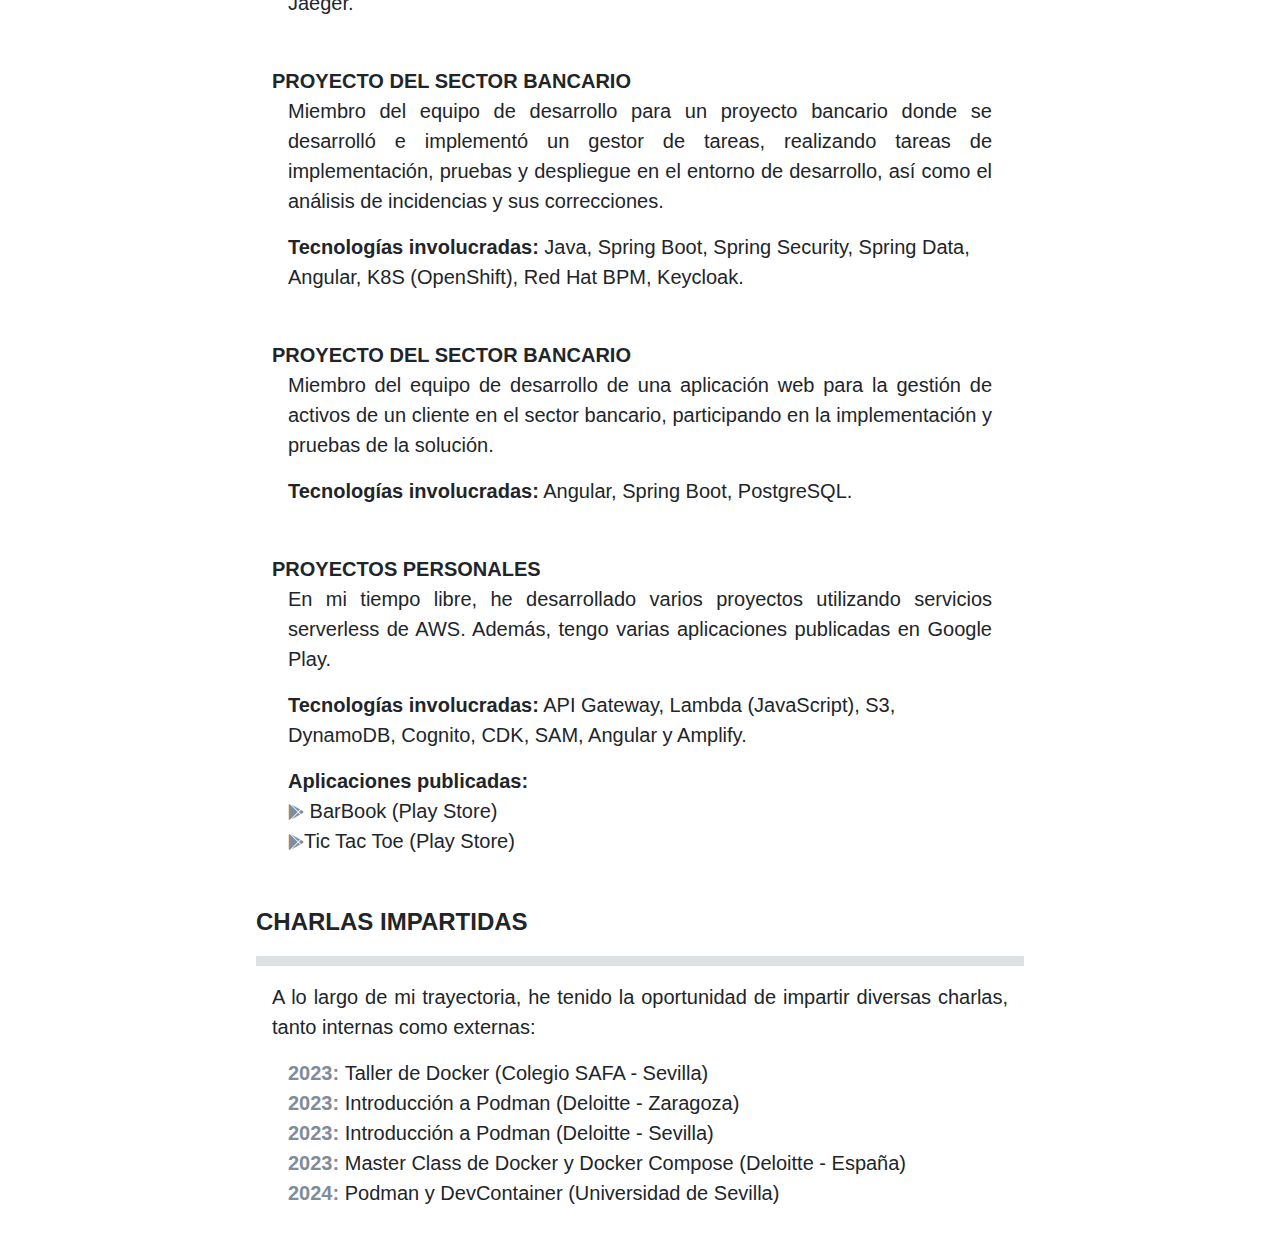
==== commit 58142e07: "Added relevant projects" ====
--- a/index.html
+++ b/index.html
@@ -15,11 +15,11 @@
         <div class="photo col-lg-3 p-5">
             <img src="./assets/images/me.jpeg"/>
         </div>
-        <div class="main-title text-col-center col-lg-6 ps-3 pe-3">
+        <div class="main-title text-center col-lg-6 ps-3 pe-3">
             <div class="name">Adrián Cantón Fernández</div>
             <div class="job">Ingeniero Informático</div>
         </div>
-        <div class="links text-col-center col-lg-3 pt-5 pb-5">
+        <div class="links col-lg-3 pt-5 pb-5">
             <div>
                 <div class="link"><a href="mailto:adriancanton@gmail.com"><i class="bi bi-envelope"></i> adriancanton@gmail.com</a></div>
                 <div class="link"><a href="tel:644616607"><i class="bi bi-telephone"></i> 644 616 607</a></div>
@@ -32,7 +32,7 @@
         <div class="section mt-5">
             <div class="section-title text-uppercase">Sobre mí</div>
             <hr>
-            <div class="section-content ms-3 me-3">
+            <div class="section-content mx-3">
                 <div class="section-description text-justify">
                     Ingeniero Informático con más de 5 años de experiencia en el desarrollo de software, especializado en backend y frontend. Me gradué en Ingeniería Informática en 2019 en la Universidad de Sevilla. Desde entonces, he tenido la oportunidad de participar en proyectos diversos, desempeñando roles tanto en el desarrollo backend como frontend. Durante los últimos 3 años, he liderado equipos técnicos en ambos frentes, gestionando y guiando el desarrollo de soluciones innovadoras y eficaces. Mi enfoque en la calidad del código, la colaboración efectiva y la entrega puntual de proyectos me ha permitido contribuir significativamente al éxito de los proyectos en los que he estado involucrado.
                 </div>
@@ -41,7 +41,7 @@
         <div class="section mt-5">
             <div class="section-title text-uppercase">Formación</div>
             <hr>
-            <div>
+            <div class="section-content mx-3">
                 <div class="section-item"><span class="item-date">2015 - 2019: </span> Grado en Ingeniería Informática - Ingeniería del Software (Universidad de Sevilla)</div>
                 <div class="section-item"><span class="item-date">2023: </span> Interpersonal Skills (Deloitte - Segovia)</div>
                 <div class="section-item"><span class="item-date">2024: </span> Analytical Problem Solving (Deloitte - Madrid)</div>
@@ -51,7 +51,7 @@
         <div class="section mt-5">
             <div class="section-title text-uppercase">Certificaciones y Cursos</div>
             <hr>
-            <div class="section-content ms-3 me-3">
+            <div class="section-content mx-3">
                 
                 <div class="section-item"><span class="item-date">2019: </span> Angular de 0 a Experto (Udemy) <i class="fas fa-book"></i></div>
                 <div class="section-item"><span class="item-date">2020: </span> Node de 0 a Experto (Udemy) <i class="fas fa-book"></i></div>
@@ -68,8 +68,8 @@
                 <div class="section-item"><span class="item-date">2024: </span> ActiveMQ con Java y Spring Boot (Udemy) <i class="fas fa-book"></i></div>
                 
                 <div class="legend mt-3">
-                    <div class="legend-item me-3"><i class="fas fa-certificate"></i> Certificación</div>
-                    <div class="legend-item ms-3"><i class="fas fa-book"></i> Curso</div>
+                    <div class="legend-item me-3 fw-bold"><i class="fas fa-certificate"></i> Certificación</div>
+                    <div class="legend-item ms-3 fw-bold"><i class="fas fa-book"></i> Curso</div>
                 </div>
             </div>
         </div>
@@ -78,7 +78,7 @@
         <div class="section mt-5">
             <div class="section-title text-uppercase">Conocimientos</div>
             <hr>
-            <div class="section-content ms-3 me-3">
+            <div class="section-content mx-3">
                 <div class="row">
                     <!-- <div class="col-md-4">
                         <div class="section-item">Java <small>(Avanzado)</small></div>
@@ -109,7 +109,7 @@
         <div class="section mt-5">
             <div class="section-title text-uppercase">Experiencia profesional</div>
             <hr>
-            <div class="section-content ms-3 me-3">
+            <div class="section-content mx-3">
                 <div class="section-item fw-bold mb-3">Deloitte</div>
                 <div class="section-subitem ms-3"><span class="item-date">2023 - Actualidad: </span> Senior Delivery Consultant</div>
                 <div class="section-subitem ms-3"><span class="item-date">2021 - 2023: </span> Delivery Consultant</div>
@@ -125,12 +125,50 @@
         <div class="section mt-5">
             <div class="section-title text-uppercase">Proyectos relevantes</div>
             <hr>
-            <div class="section-description text-justify"></div>
+            <div class="section-content mx-3">
+                <div class="section-item">
+                    <div class="item-title fw-bold text-uppercase">Proyecto del sector sanitario</div>
+                    <div class="item-description mx-3 text-justify mx-3">
+                        Líder técnico de los equipos de backend y frontend para un proyecto multiplataforma en el sector sanitario, gestionando el equipo de desarrollo, analizando los requisitos, diseñando la solución y participando en las tareas de implementación, pruebas y despliegue. Además, participo en la gestión del cliente, manteniendo una comunicación constante para tomar requisitos y validar las entregas.
+                    </div>
+                    <div class="item-technologies mt-3 mx-3"><strong>Tecnologías involucradas:</strong> Java 11, JavaScript & TypeScript, Firebase, Docker, Podman, K8S (OpenShift y OKD), Helm y CA Api Gateway, Grafana, Jaeger.</div>
+                </div>
+        
+                <div class="section-item mt-5">
+                    <div class="item-title fw-bold text-uppercase">Proyecto del sector bancario</div>
+                    <div class="item-description text-justify mx-3">
+                        Miembro del equipo de desarrollo para un proyecto bancario donde se desarrolló e implementó un gestor de tareas, realizando tareas de implementación, pruebas y despliegue en el entorno de desarrollo, así como el análisis de incidencias y sus correcciones.
+                    </div>
+                    <div class="item-technologies mt-3 mx-3"><strong>Tecnologías involucradas:</strong> Java, Spring Boot, Spring Security, Spring Data, Angular, K8S (OpenShift), Red Hat BPM, Keycloak.</div>
+                </div>
+        
+                <div class="section-item mt-5">
+                    <div class="item-title fw-bold text-uppercase">Proyecto del sector bancario</div>
+                    <div class="item-description text-justify mx-3">
+                        Miembro del equipo de desarrollo de una aplicación web para la gestión de activos de un cliente en el sector bancario, participando en la implementación y pruebas de la solución.
+                    </div>
+                    <div class="item-technologies mt-3 mx-3"><strong>Tecnologías involucradas:</strong> Angular, Spring Boot, PostgreSQL.</div>
+                </div>
+        
+                <div class="section-item mt-5">
+                    <div class="item-title fw-bold text-uppercase">Proyectos personales</div>
+                    <div class="item-description text-justify mx-3">
+                        En mi tiempo libre, he desarrollado varios proyectos utilizando servicios serverless de AWS. Además, tengo varias aplicaciones publicadas en Google Play.
+                    </div>
+                    <div class="item-technologies mt-3 mx-3"><strong>Tecnologías involucradas:</strong> API Gateway, Lambda (JavaScript), S3, DynamoDB, Cognito, CDK, SAM, Angular y Amplify.</div>
+                    <div class="item-links mt-3 mx-3">
+                        <strong>Aplicaciones publicadas:</strong><br>
+                        <div class="link"><i class="fa-brands fa-google-play"></i><a href="https://play.google.com/store/apps/details?id=com.adrcanfer.barbook" target="_blank" rel="noopener noreferrer"> BarBook (Play Store)</a><br></div>
+                        <div class="link"><i class="fa-brands fa-google-play"></i><a href="https://play.google.com/store/apps/details?id=com.adrcanfer.tictactoe" target="_blank" rel="noopener noreferrer">Tic Tac Toe (Play Store)</a></div>
+                    </div>
+                </div>
+            </div>
         </div>
+        
         <div class="section mt-5">
             <div class="section-title text-uppercase">Charlas impartidas</div>
             <hr>
-            <div class="section-content ms-3 me-3">
+            <div class="section-content mx-3">
                 <div class="section-description text-justify mb-3">A lo largo de mi trayectoria, he tenido la oportunidad de impartir diversas charlas, tanto internas como externas:</div>
                 <div class="section-item ms-3"><span class="item-date">2023: </span> Taller de Docker (Colegio SAFA - Sevilla)</div>
                 <div class="section-item ms-3"><span class="item-date">2023: </span> Introducción a Podman (Deloitte - Zaragoza)</div>
--- a/assets/styles/styles.css
+++ b/assets/styles/styles.css
@@ -1,6 +1,7 @@
 body {
     font-size: 20px;
     font-family: Arial, Helvetica, sans-serif;
+    overflow-x: hidden; /* Previene el scroll horizontal */
 }
 
 .text-justify {
@@ -10,7 +11,8 @@
 /* Header */
 .header {
     background-color: #7f8c99;
-
+    width: 100%;
+    margin: 0; /* Elimina márgenes no deseados */
 }
 
 .photo {
@@ -22,6 +24,7 @@
 .photo img {
     border-radius: 150px;
     max-height: 100%;
+    max-width: 100%; /* Asegura que la imagen no se desborde */
 }
 
 .main-title {
@@ -29,6 +32,8 @@
     flex-direction: column;
     justify-content: center;
     align-items: center;
+    padding-left: 1rem;
+    padding-right: 1rem;
 }
 
 .name {
@@ -46,6 +51,8 @@
     flex-direction: column;
     justify-content: center;
     align-items: center;
+    padding-left: 1rem;
+    padding-right: 1rem;
 }
 
 .link a {
@@ -60,11 +67,11 @@
 /* Content */
 .container {
     max-width: 800px;
+    padding-left: 1rem;
+    padding-right: 1rem;
 }
 
-.section {
-
-}
+.section {}
 
 .section-title {
     font-size: 24px;
@@ -84,3 +91,11 @@
     display: flex;
     justify-content: center;
 }
+
+.section-item i {
+    font-size: 16px;
+}
+
+.section-item i, .legend i {
+    color: #7f8c99;
+}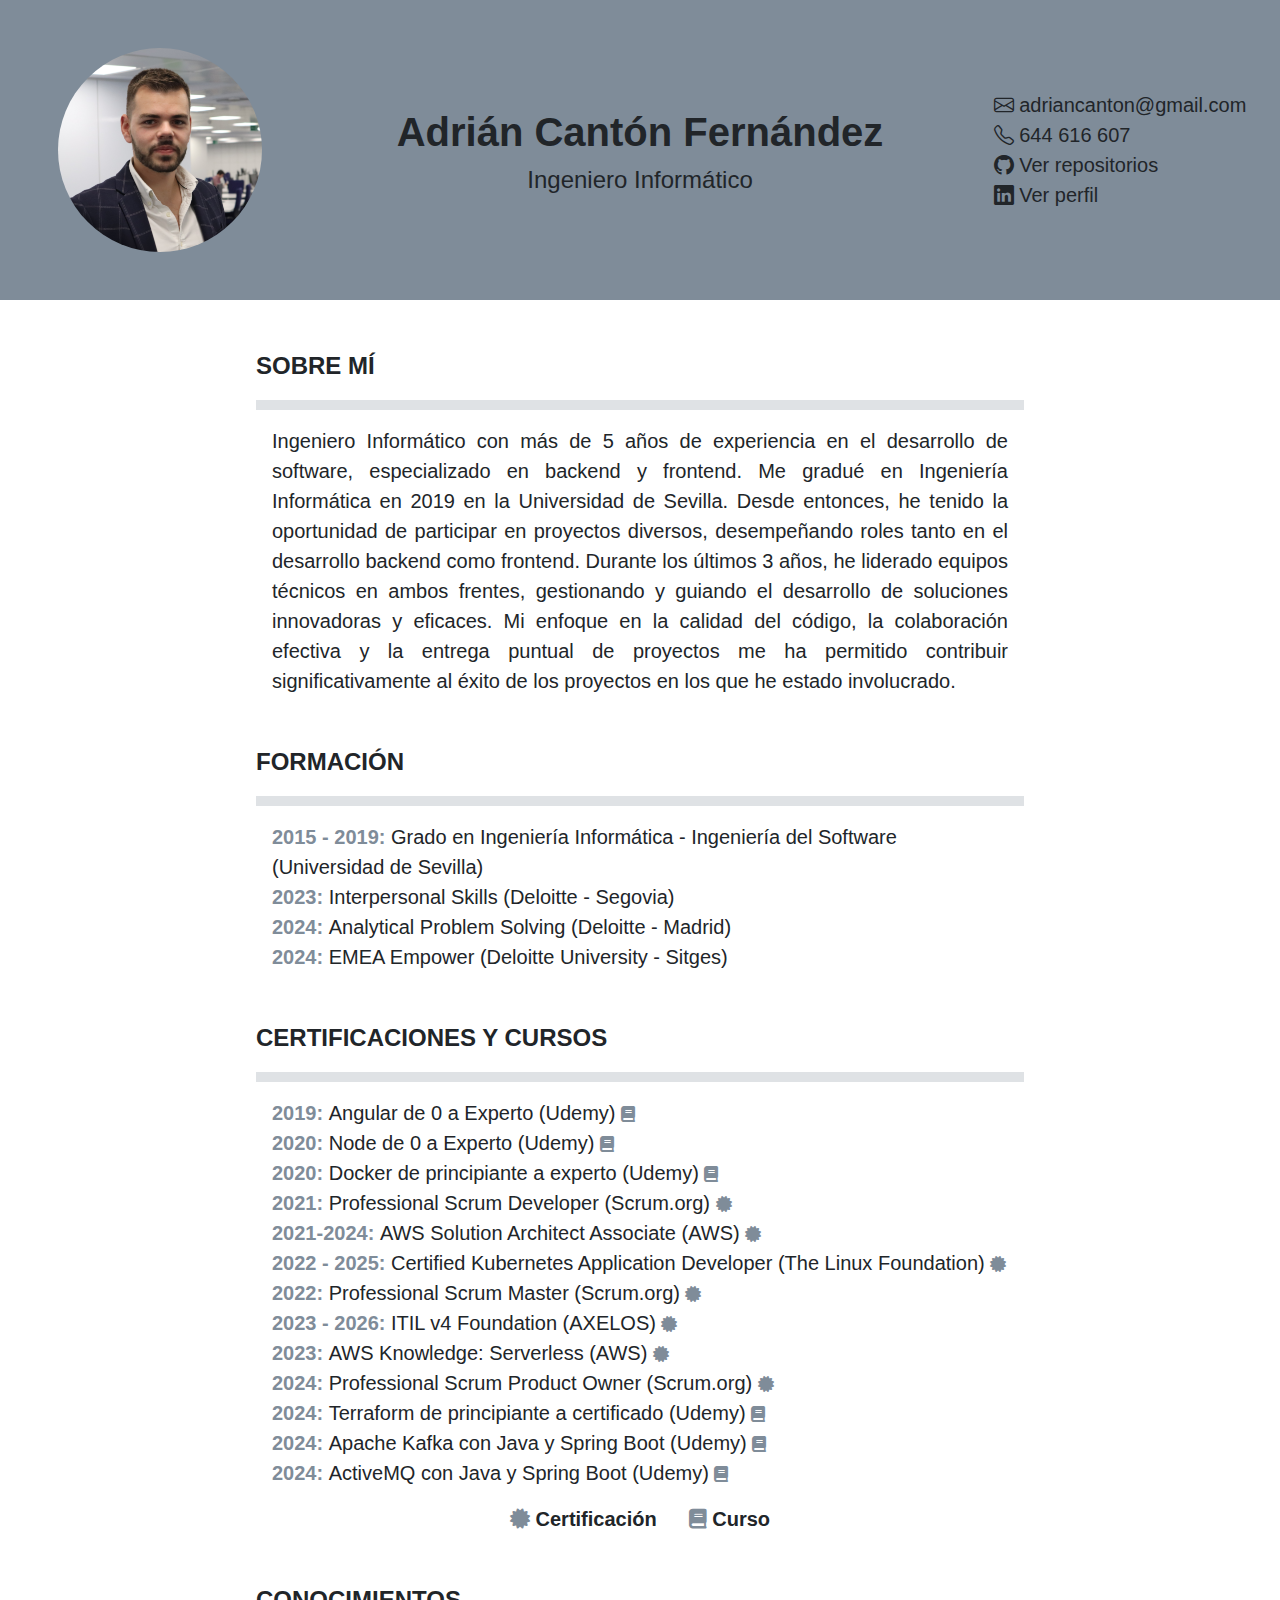
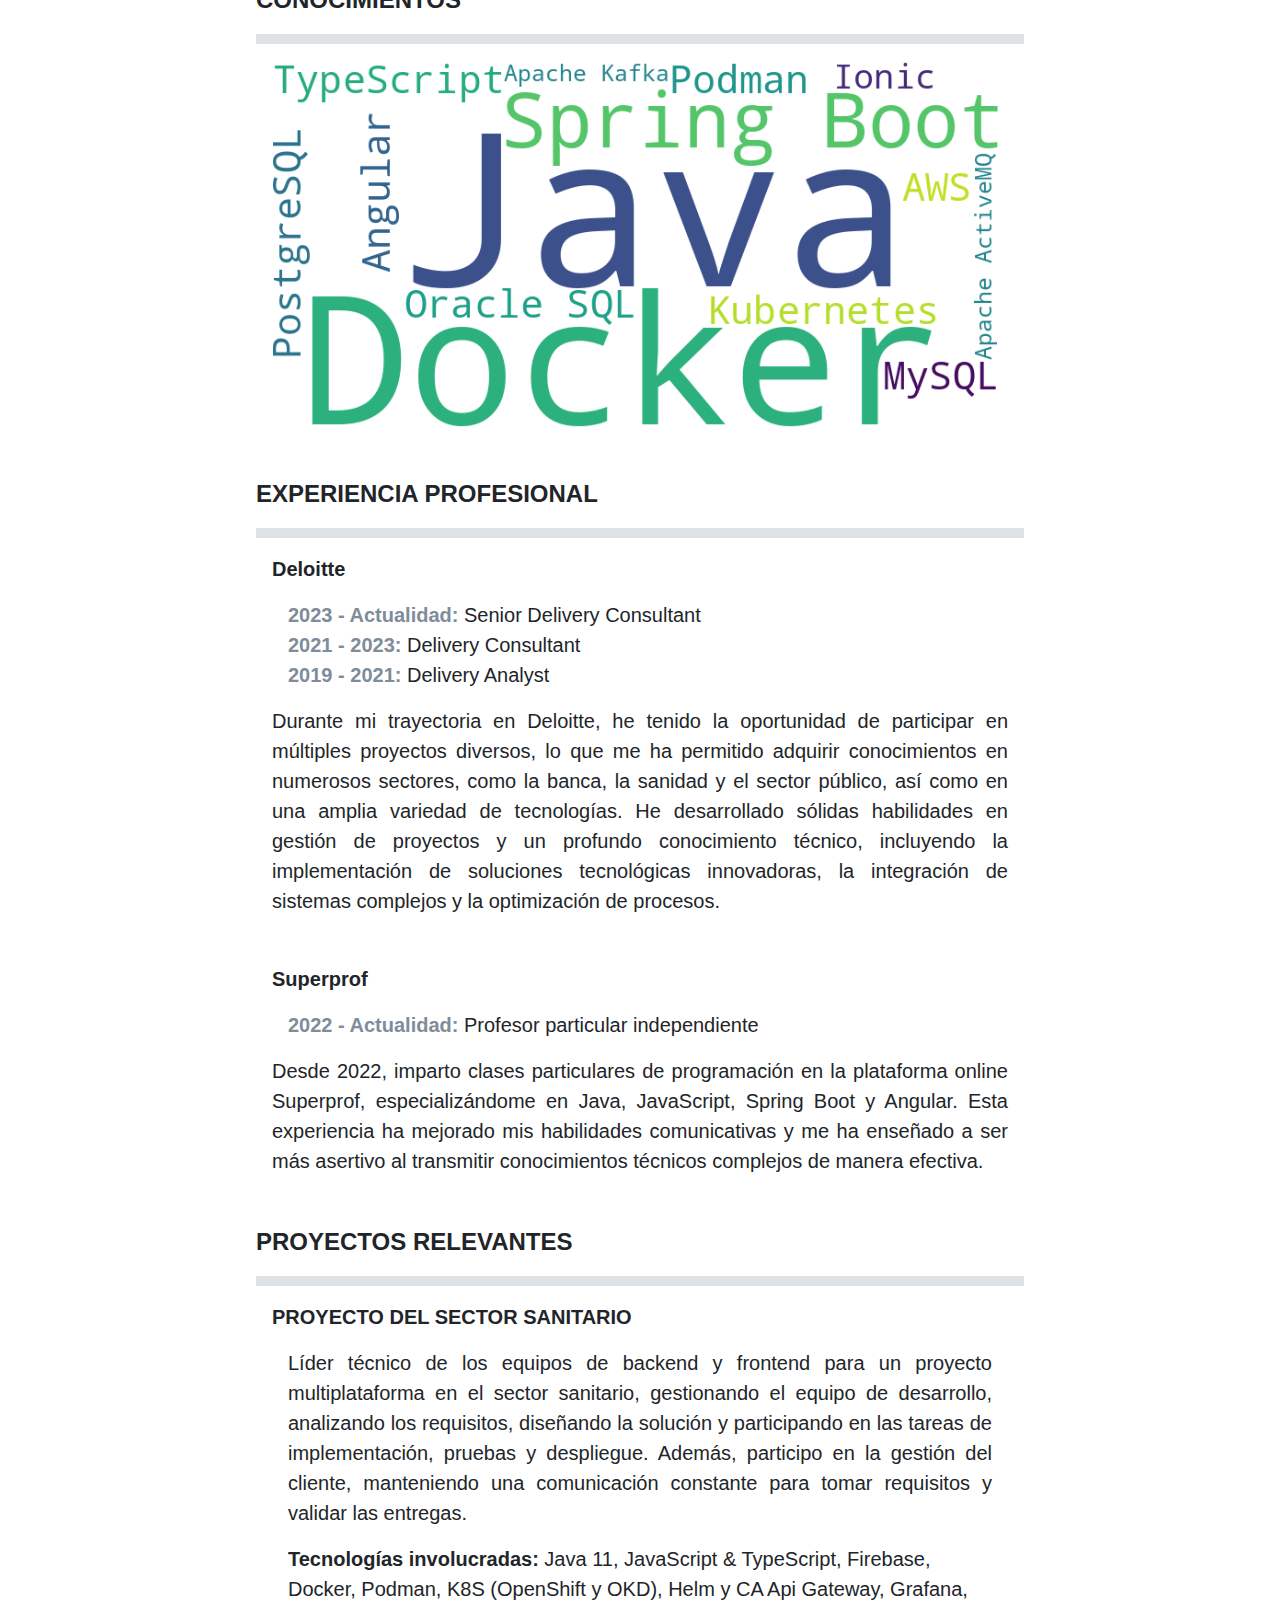
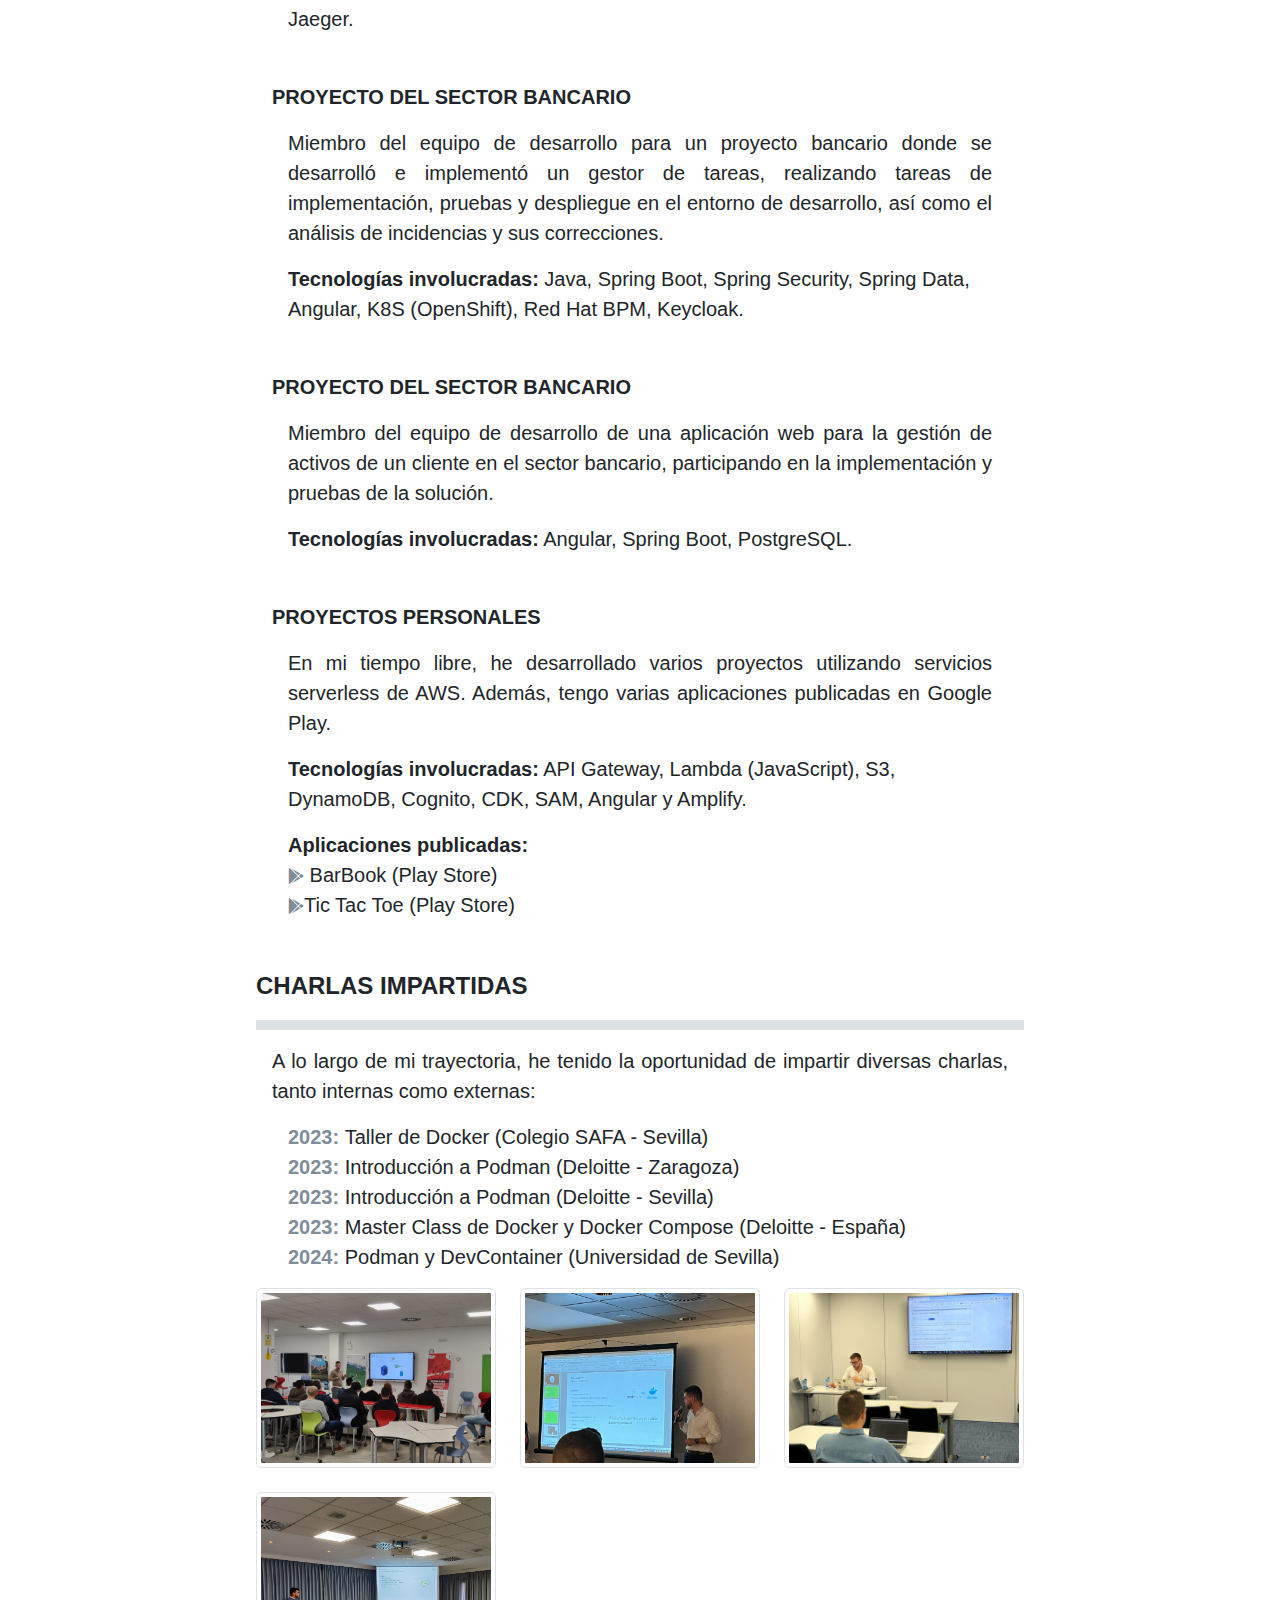
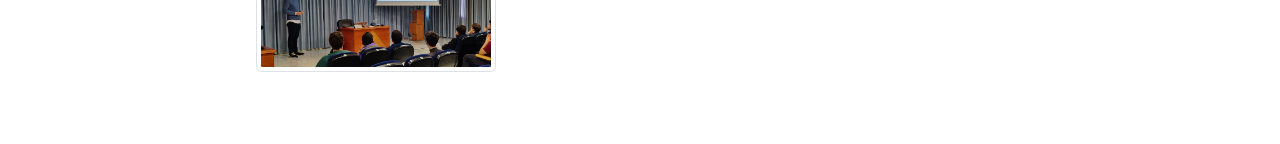
==== commit cbf9b2e5: "Added gallery" ====
--- a/index.html
+++ b/index.html
@@ -128,7 +128,7 @@
             <div class="section-content mx-3">
                 <div class="section-item">
                     <div class="item-title fw-bold text-uppercase">Proyecto del sector sanitario</div>
-                    <div class="item-description mx-3 text-justify mx-3">
+                    <div class="item-description text-justify mt-3 mx-3">
                         Líder técnico de los equipos de backend y frontend para un proyecto multiplataforma en el sector sanitario, gestionando el equipo de desarrollo, analizando los requisitos, diseñando la solución y participando en las tareas de implementación, pruebas y despliegue. Además, participo en la gestión del cliente, manteniendo una comunicación constante para tomar requisitos y validar las entregas.
                     </div>
                     <div class="item-technologies mt-3 mx-3"><strong>Tecnologías involucradas:</strong> Java 11, JavaScript & TypeScript, Firebase, Docker, Podman, K8S (OpenShift y OKD), Helm y CA Api Gateway, Grafana, Jaeger.</div>
@@ -136,7 +136,7 @@
         
                 <div class="section-item mt-5">
                     <div class="item-title fw-bold text-uppercase">Proyecto del sector bancario</div>
-                    <div class="item-description text-justify mx-3">
+                    <div class="item-description text-justify mt-3 mx-3">
                         Miembro del equipo de desarrollo para un proyecto bancario donde se desarrolló e implementó un gestor de tareas, realizando tareas de implementación, pruebas y despliegue en el entorno de desarrollo, así como el análisis de incidencias y sus correcciones.
                     </div>
                     <div class="item-technologies mt-3 mx-3"><strong>Tecnologías involucradas:</strong> Java, Spring Boot, Spring Security, Spring Data, Angular, K8S (OpenShift), Red Hat BPM, Keycloak.</div>
@@ -144,7 +144,7 @@
         
                 <div class="section-item mt-5">
                     <div class="item-title fw-bold text-uppercase">Proyecto del sector bancario</div>
-                    <div class="item-description text-justify mx-3">
+                    <div class="item-description text-justify mt-3 mx-3">
                         Miembro del equipo de desarrollo de una aplicación web para la gestión de activos de un cliente en el sector bancario, participando en la implementación y pruebas de la solución.
                     </div>
                     <div class="item-technologies mt-3 mx-3"><strong>Tecnologías involucradas:</strong> Angular, Spring Boot, PostgreSQL.</div>
@@ -152,7 +152,7 @@
         
                 <div class="section-item mt-5">
                     <div class="item-title fw-bold text-uppercase">Proyectos personales</div>
-                    <div class="item-description text-justify mx-3">
+                    <div class="item-description text-justify mt-3 mx-3">
                         En mi tiempo libre, he desarrollado varios proyectos utilizando servicios serverless de AWS. Además, tengo varias aplicaciones publicadas en Google Play.
                     </div>
                     <div class="item-technologies mt-3 mx-3"><strong>Tecnologías involucradas:</strong> API Gateway, Lambda (JavaScript), S3, DynamoDB, Cognito, CDK, SAM, Angular y Amplify.</div>
@@ -176,12 +176,59 @@
                 <div class="section-item ms-3"><span class="item-date">2023: </span> Master Class de Docker y  Docker Compose (Deloitte - España)</div>
                 <div class="section-item ms-3"><span class="item-date">2024: </span> Podman y DevContainer (Universidad de Sevilla) </div>
             </div>
+            <div class="gallery row mt-3">
+                <div class="col-md-4 mb-4">
+                    <a href="#" class="gallery-item" data-image="./assets/images/techtalks/safa.jpg" data-caption="Taller de Docker (Colegio SAFA - Sevilla)">
+                        <div class="img-container">
+                            <img src="./assets/images/techtalks/safa.jpg" class="img-thumbnail img-4-3" alt="Miniatura Safa">
+                        </div>
+                    </a>
+                </div>
+                <div class="col-md-4 mb-4">
+                    <a href="#" class="gallery-item" data-image="./assets/images/techtalks/th.jpg" data-caption="Introducción a Podman (Deloitte - Zaragoza)">
+                        <div class="img-container">
+                            <img src="./assets/images/techtalks/th.jpg" class="img-thumbnail img-4-3" alt="Miniatura TH">
+                        </div>
+                    </a>
+                </div>
+                <div class="col-md-4 mb-4">
+                    <a href="#" class="gallery-item" data-image="./assets/images/techtalks/taller-docker.jpg" data-caption="Master Class de Docker y  Docker Compose (Deloitte - España)">
+                        <div class="img-container">
+                            <img src="./assets/images/techtalks/taller-docker.jpg" class="img-thumbnail img-4-3" alt="Miniatura Taller Docker">
+                        </div>
+                    </a>
+                </div>
+                <div class="col-md-4 mb-4">
+                    <a href="#" class="gallery-item" data-image="./assets/images/techtalks/us.jpg" data-caption="Podman y DevContainer (Universidad de Sevilla)">
+                        <div class="img-container">
+                            <img src="./assets/images/techtalks/us.jpg" class="img-thumbnail img-4-3" alt="Miniatura US">
+                        </div>
+                    </a>
+                </div>
+            </div>
+        </div>
+    </div>
 
+    <!-- Modal imágenes -->
+    <div id="galleryModal" class="modal fade" tabindex="-1" aria-labelledby="galleryModalLabel" aria-hidden="true">
+        <div class="modal-dialog modal-xl">
+            <div class="modal-content">
+                <div class="modal-body">
+                    <img id="modalImage" src="" class="img-fluid">
+                    <div id="modalCaption" class="mt-2 text-center"></div>
+                </div>
+                <div class="modal-footer">
+                    <button type="button" class="btn btn-secondary" data-bs-dismiss="modal">Cerrar</button>
+                    <button type="button" class="btn btn-primary" id="prevBtn"><i class="bi bi-arrow-left"></i></button>
+                    <button type="button" class="btn btn-primary" id="nextBtn"><i class="bi bi-arrow-right"></i></button>
+                </div>
+            </div>
         </div>
     </div>
 
     <script src="https://cdn.jsdelivr.net/npm/bootstrap@5.3.3/dist/js/bootstrap.bundle.min.js" integrity="sha384-YvpcrYf0tY3lHB60NNkmXc5s9fDVZLESaAA55NDzOxhy9GkcIdslK1eN7N6jIeHz" crossorigin="anonymous"></script>
     <script src="https://cdn.jsdelivr.net/npm/@popperjs/core@2.11.8/dist/umd/popper.min.js" integrity="sha384-I7E8VVD/ismYTF4hNIPjVp/Zjvgyol6VFvRkX/vR+Vc4jQkC+hVqc2pM8ODewa9r" crossorigin="anonymous"></script>
     <script src="https://cdn.jsdelivr.net/npm/bootstrap@5.3.3/dist/js/bootstrap.min.js" integrity="sha384-0pUGZvbkm6XF6gxjEnlmuGrJXVbNuzT9qBBavbLwCsOGabYfZo0T0to5eqruptLy" crossorigin="anonymous"></script>
+    <script src="./assets/js/script.js"></script>
 </body>
 </html>--- a/assets/styles/styles.css
+++ b/assets/styles/styles.css
@@ -98,4 +98,27 @@
 
 .section-item i, .legend i {
     color: #7f8c99;
+}
+
+.img-4-3 {
+    width: 100%;
+    height: auto;
+    max-height: 200px;
+    object-fit: cover;
+    display: block;
+}
+
+.img-container {
+    position: relative;
+    width: 100%;
+    padding-bottom: 75%;
+    overflow: hidden;
+}
+.img-container img {
+    position: absolute;
+    top: 0;
+    left: 0;
+    width: 100%;
+    height: 100%;
+    object-fit: cover;
 }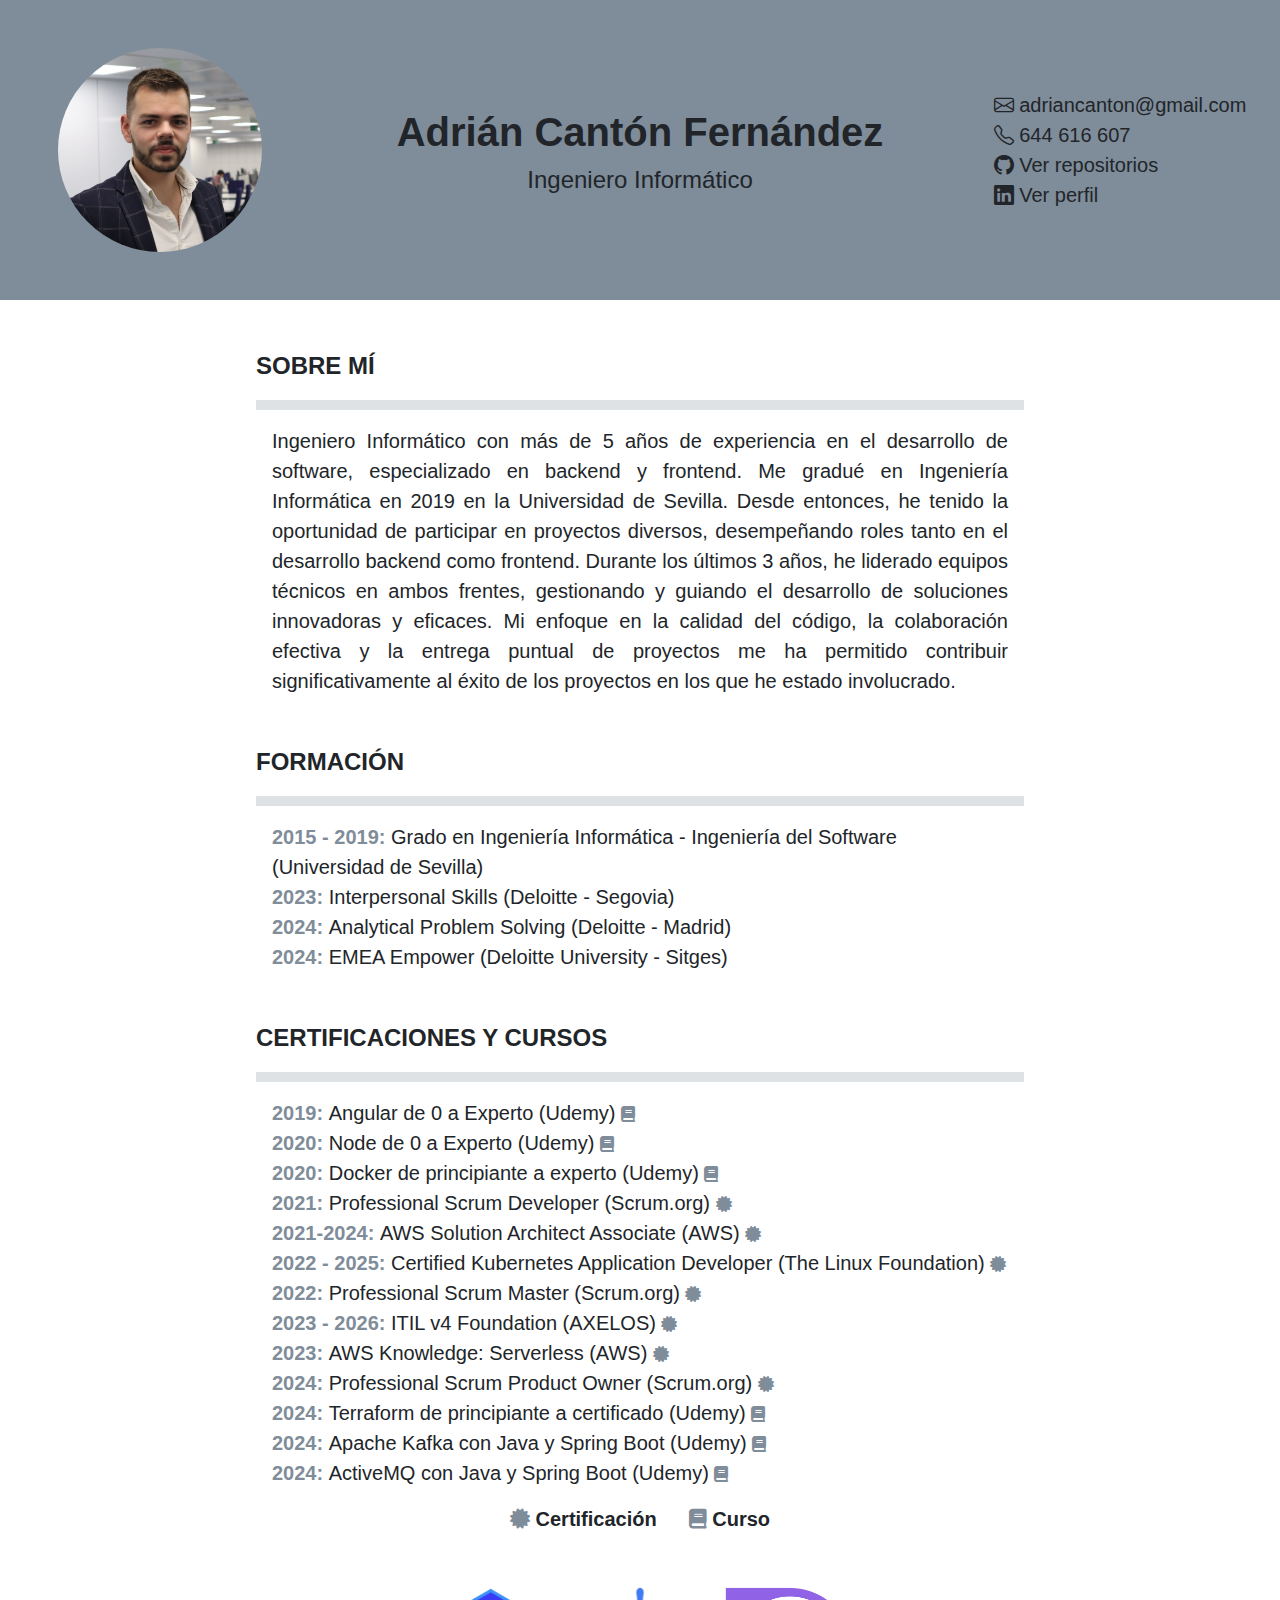
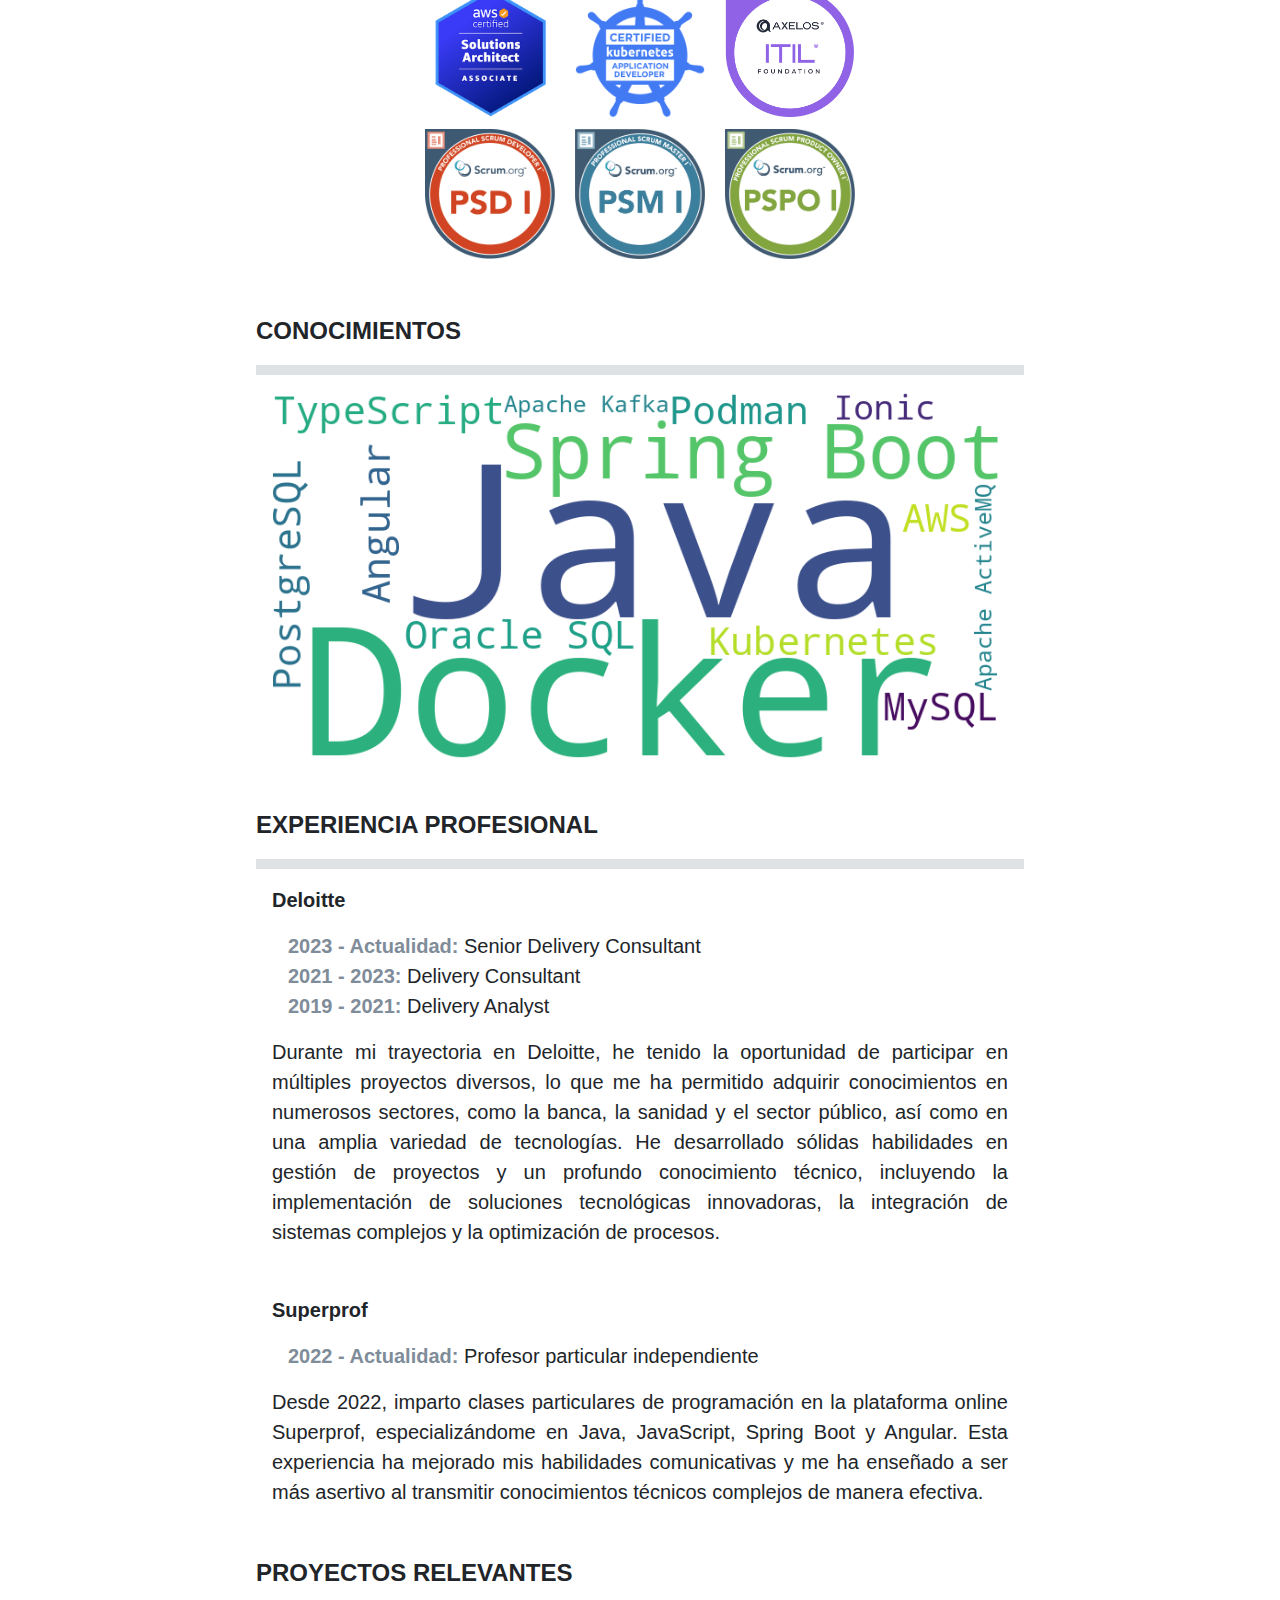
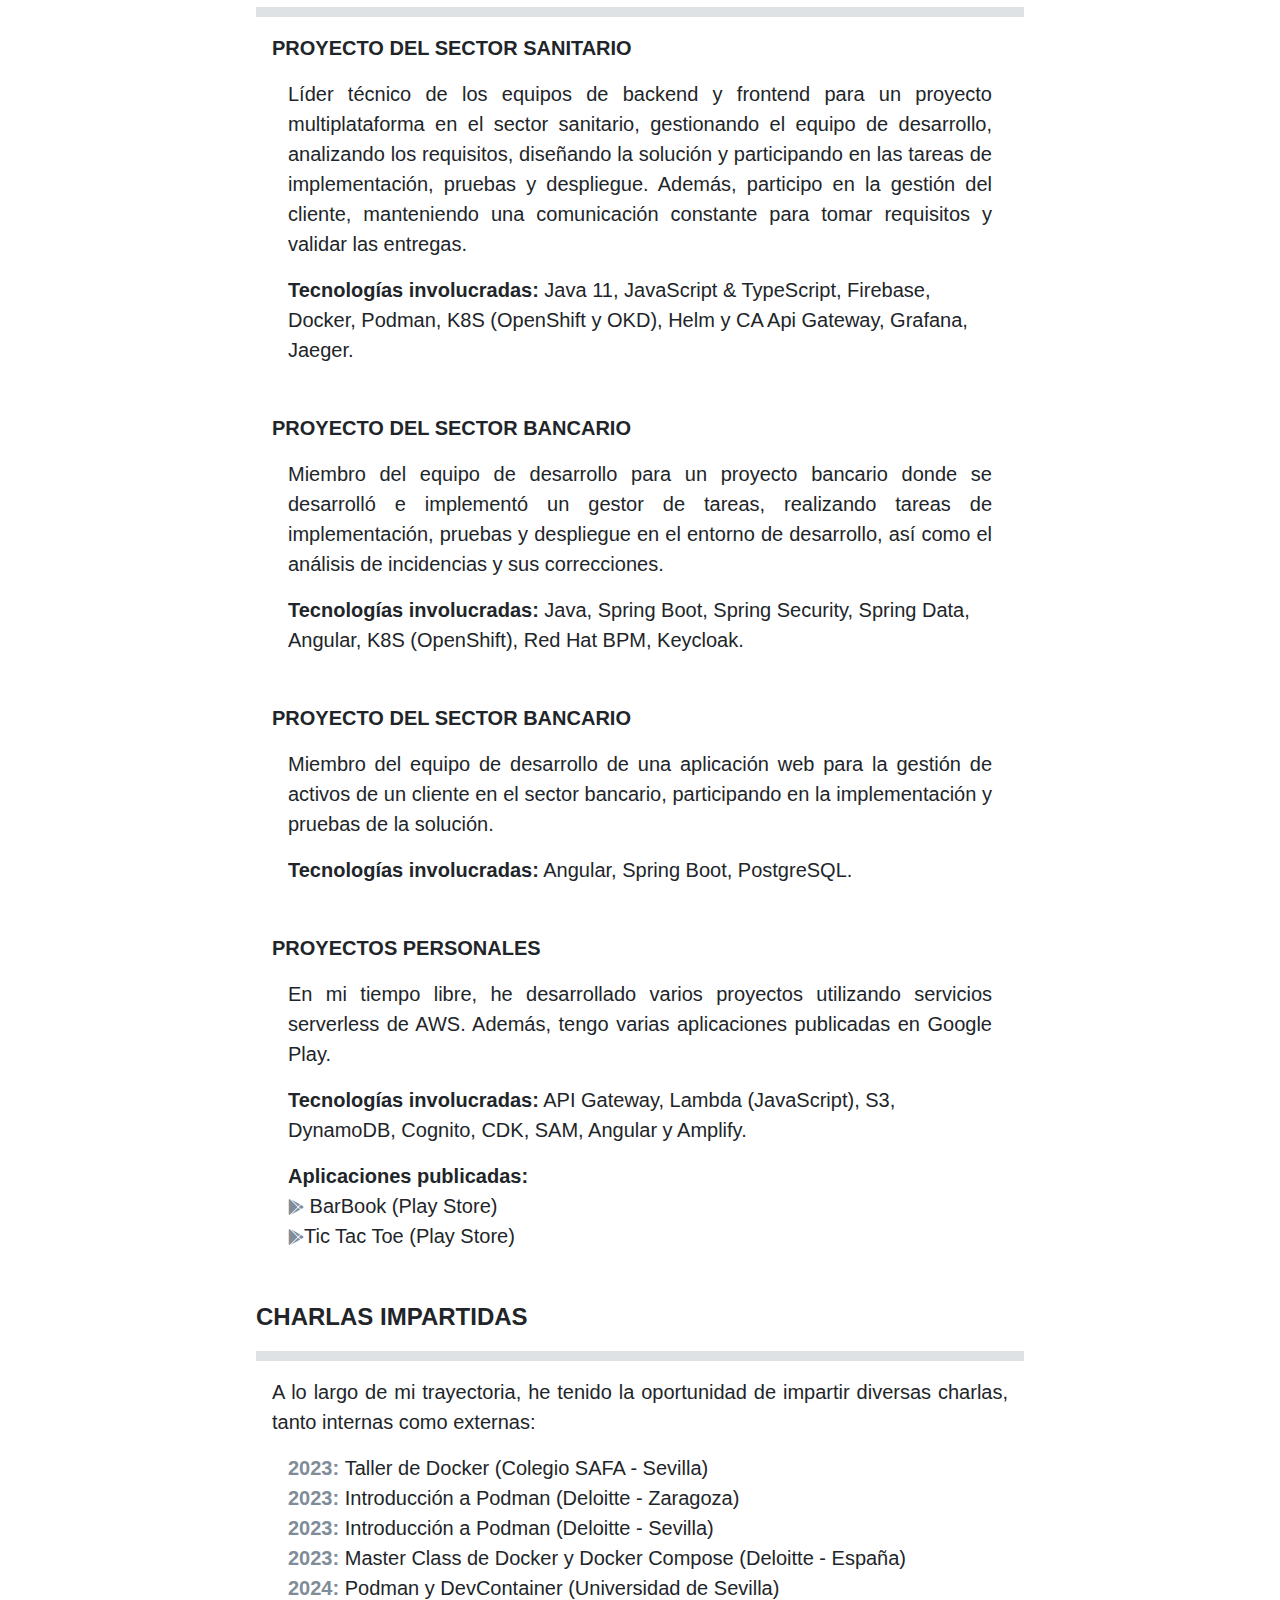
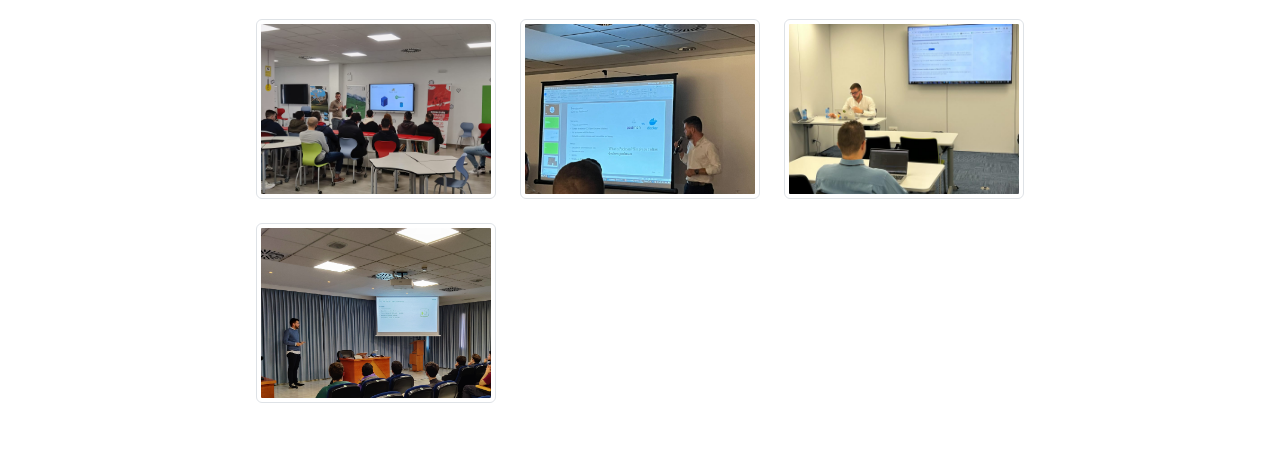
==== commit 9040a339: "Added badges" ====
--- a/index.html
+++ b/index.html
@@ -71,6 +71,15 @@
                     <div class="legend-item me-3 fw-bold"><i class="fas fa-certificate"></i> Certificación</div>
                     <div class="legend-item ms-3 fw-bold"><i class="fas fa-book"></i> Curso</div>
                 </div>
+
+                <div class="badges mt-5">
+                    <div class="badge"><img class="img-fluid" src="./assets/images/badge/aws.png"></div>
+                    <div class="badge"><img class="img-fluid" src="./assets/images/badge/ckad.png"></div>
+                    <div class="badge"><img class="img-fluid" src="./assets/images/badge/itil.png"></div>
+                    <div class="badge"><img class="img-fluid" src="./assets/images/badge/psd.png"></div>
+                    <div class="badge"><img class="img-fluid" src="./assets/images/badge/psm.png"></div>
+                    <div class="badge"><img class="img-fluid" src="./assets/images/badge/pspo.png"></div>
+                </div>
             </div>
         </div>
         
@@ -214,7 +223,7 @@
         <div class="modal-dialog modal-xl">
             <div class="modal-content">
                 <div class="modal-body">
-                    <img id="modalImage" src="" class="img-fluid">
+                    <img id="modalImage" src="" class="">
                     <div id="modalCaption" class="mt-2 text-center"></div>
                 </div>
                 <div class="modal-footer">
--- a/assets/styles/styles.css
+++ b/assets/styles/styles.css
@@ -121,4 +121,25 @@
     width: 100%;
     height: 100%;
     object-fit: cover;
+}
+
+.modal-body img {
+    width: auto;
+    height: auto;
+    max-width: 100%;
+    max-height: 75vh;
+    margin: 0 auto;
+    display: block;
+}
+
+.badges  {
+    display: flex;
+    flex-wrap: wrap;
+    justify-content: center;
+    max-width: 450px;
+    margin: auto;
+}
+
+.badge {
+    max-width: 150px;
 }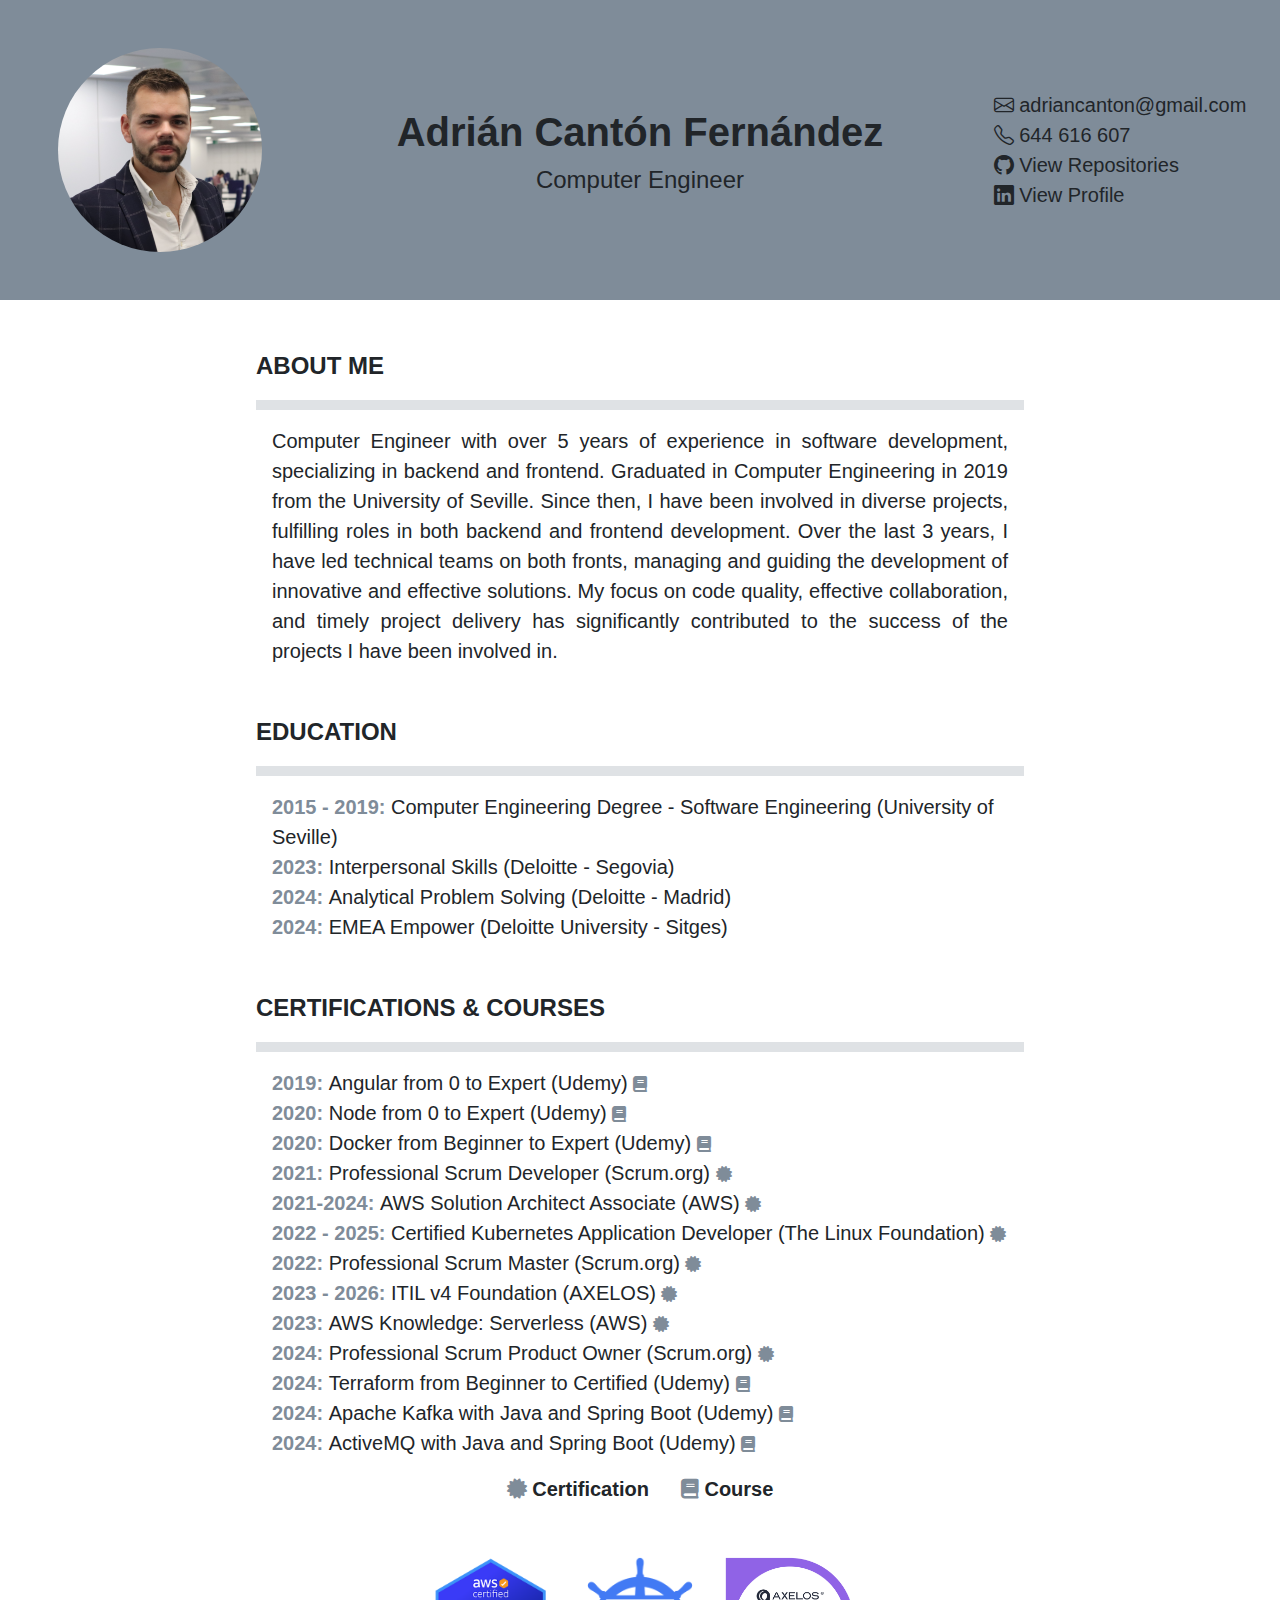
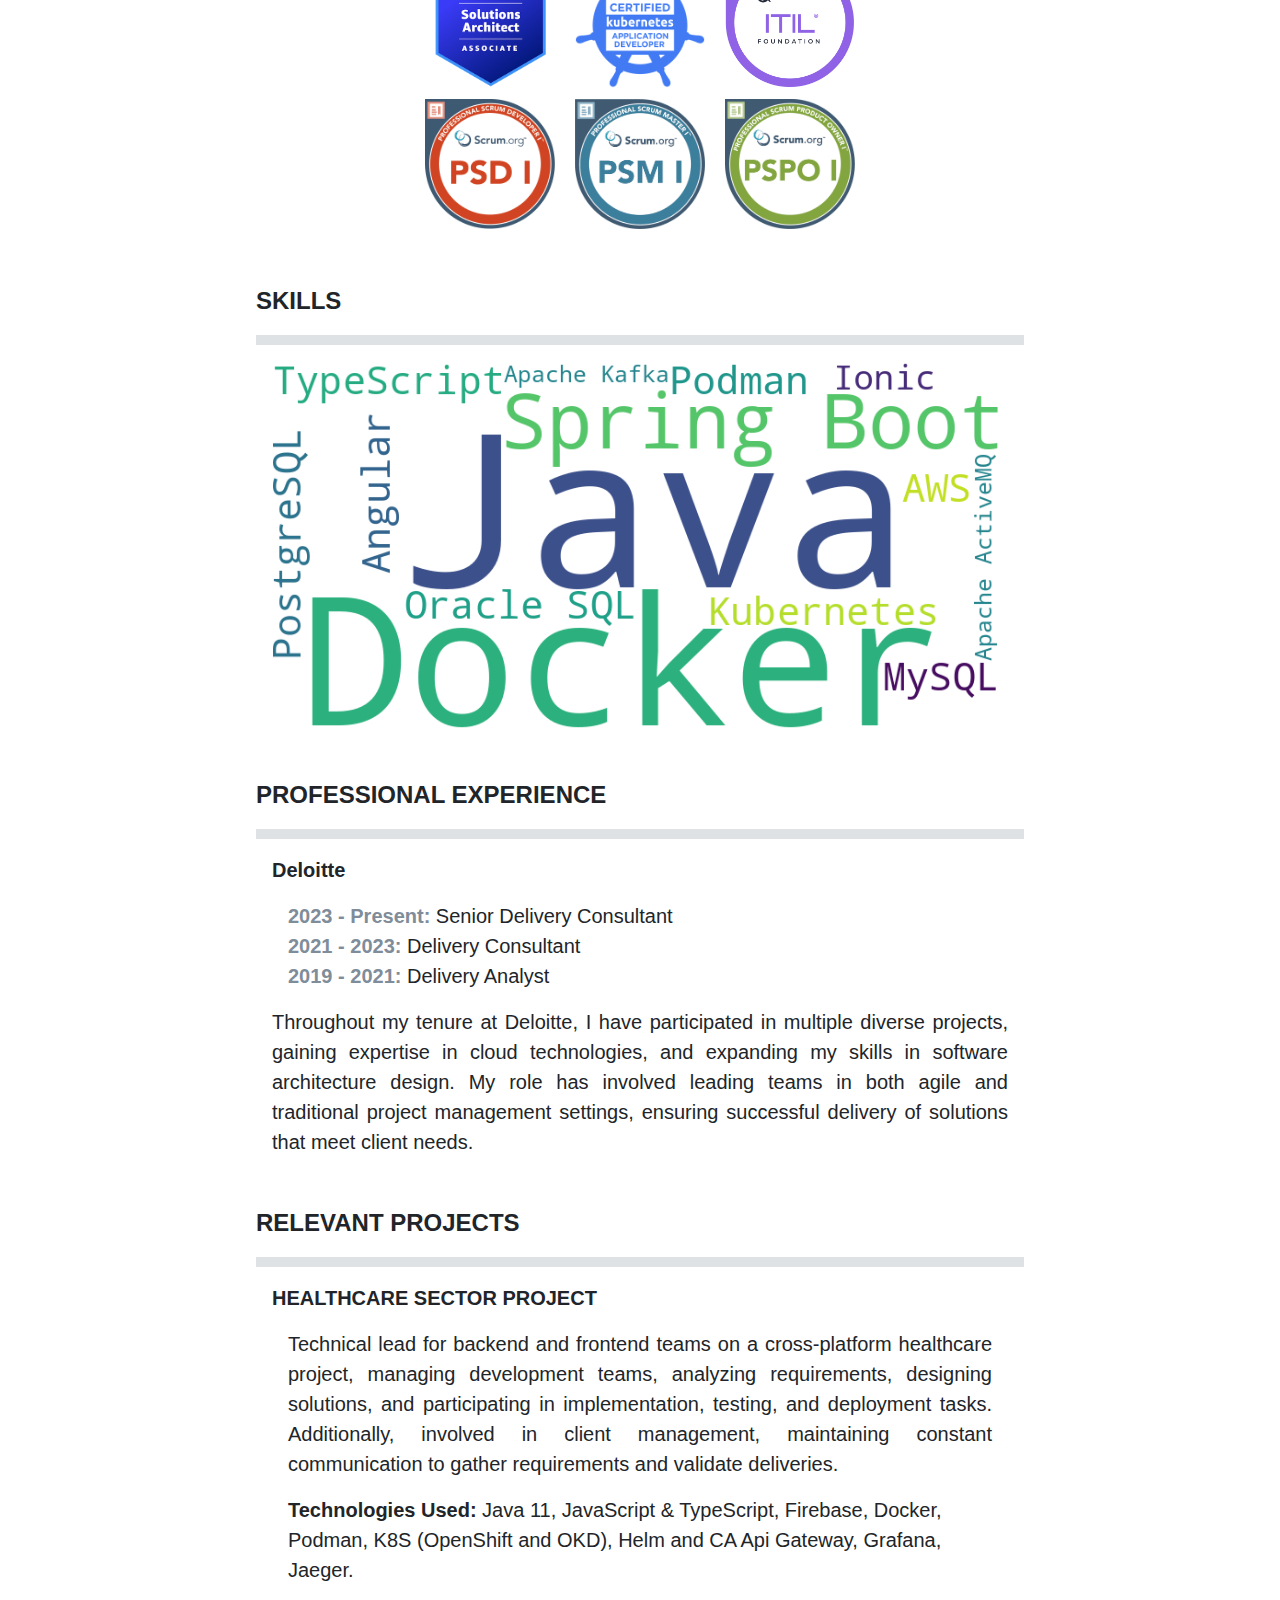
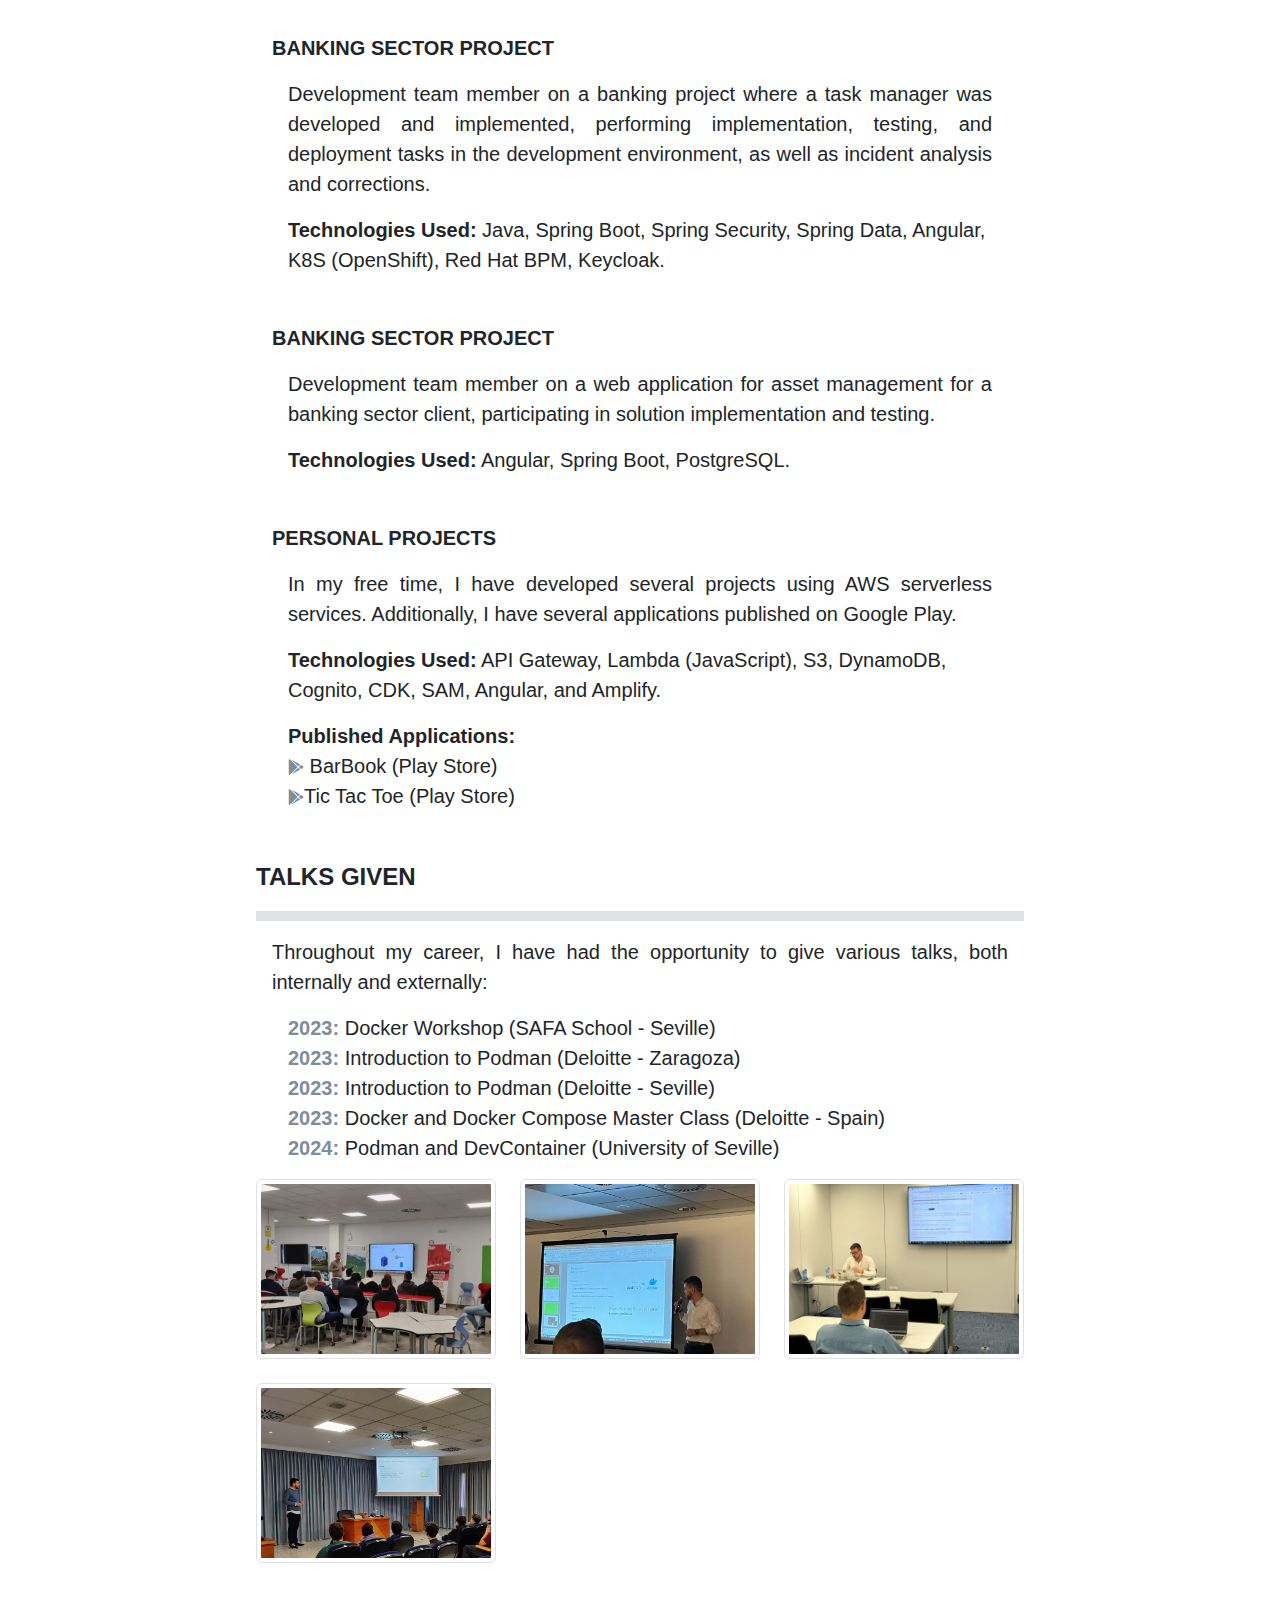
==== commit 29fb7009: "Added multilanguage" ====
--- a/index.html
+++ b/index.html
@@ -4,240 +4,7 @@
     <meta charset="UTF-8">
     <meta name="viewport" content="width=device-width, initial-scale=1.0">
     <title>Adrián Cantón</title>
-    <link rel="icon" type="image/png" sizes="32x32" href="./assets/images/icon.png">
-    <link href="https://cdn.jsdelivr.net/npm/bootstrap@5.3.3/dist/css/bootstrap.min.css" rel="stylesheet" integrity="sha384-QWTKZyjpPEjISv5WaRU9OFeRpok6YctnYmDr5pNlyT2bRjXh0JMhjY6hW+ALEwIH" crossorigin="anonymous">
-    <link href="https://cdn.jsdelivr.net/npm/bootstrap-icons@1.10.5/font/bootstrap-icons.css" rel="stylesheet">
-    <link rel="stylesheet" href="https://cdnjs.cloudflare.com/ajax/libs/font-awesome/6.0.0-beta3/css/all.min.css">
-    <link href="./assets/styles/styles.css" rel="stylesheet">
+    <script src="./assets/js/load.js"></script>
 </head>
-<body class="mb-5">
-    <div class="header row">
-        <div class="photo col-lg-3 p-5">
-            <img src="./assets/images/me.jpeg"/>
-        </div>
-        <div class="main-title text-center col-lg-6 ps-3 pe-3">
-            <div class="name">Adrián Cantón Fernández</div>
-            <div class="job">Ingeniero Informático</div>
-        </div>
-        <div class="links col-lg-3 pt-5 pb-5">
-            <div>
-                <div class="link"><a href="mailto:adriancanton@gmail.com"><i class="bi bi-envelope"></i> adriancanton@gmail.com</a></div>
-                <div class="link"><a href="tel:644616607"><i class="bi bi-telephone"></i> 644 616 607</a></div>
-                <div class="link"><a href="https://github.com/adrcanfer" target="_blank"><i class="bi bi-github"></i> Ver repositorios</a></div>
-                <div class="link"><a href="https://www.linkedin.com/in/adri%C3%A1n-cant%C3%B3n-fern%C3%A1ndez-652291108/" target="_blank"><i class="bi bi-linkedin"></i> Ver perfil</a></div>
-            </div>
-        </div>        
-    </div>
-    <div class="container">
-        <div class="section mt-5">
-            <div class="section-title text-uppercase">Sobre mí</div>
-            <hr>
-            <div class="section-content mx-3">
-                <div class="section-description text-justify">
-                    Ingeniero Informático con más de 5 años de experiencia en el desarrollo de software, especializado en backend y frontend. Me gradué en Ingeniería Informática en 2019 en la Universidad de Sevilla. Desde entonces, he tenido la oportunidad de participar en proyectos diversos, desempeñando roles tanto en el desarrollo backend como frontend. Durante los últimos 3 años, he liderado equipos técnicos en ambos frentes, gestionando y guiando el desarrollo de soluciones innovadoras y eficaces. Mi enfoque en la calidad del código, la colaboración efectiva y la entrega puntual de proyectos me ha permitido contribuir significativamente al éxito de los proyectos en los que he estado involucrado.
-                </div>
-            </div>
-        </div>
-        <div class="section mt-5">
-            <div class="section-title text-uppercase">Formación</div>
-            <hr>
-            <div class="section-content mx-3">
-                <div class="section-item"><span class="item-date">2015 - 2019: </span> Grado en Ingeniería Informática - Ingeniería del Software (Universidad de Sevilla)</div>
-                <div class="section-item"><span class="item-date">2023: </span> Interpersonal Skills (Deloitte - Segovia)</div>
-                <div class="section-item"><span class="item-date">2024: </span> Analytical Problem Solving (Deloitte - Madrid)</div>
-                <div class="section-item"><span class="item-date">2024: </span> EMEA Empower (Deloitte University - Sitges)</div>
-            </div>
-        </div>
-        <div class="section mt-5">
-            <div class="section-title text-uppercase">Certificaciones y Cursos</div>
-            <hr>
-            <div class="section-content mx-3">
-                
-                <div class="section-item"><span class="item-date">2019: </span> Angular de 0 a Experto (Udemy) <i class="fas fa-book"></i></div>
-                <div class="section-item"><span class="item-date">2020: </span> Node de 0 a Experto (Udemy) <i class="fas fa-book"></i></div>
-                <div class="section-item"><span class="item-date">2020: </span> Docker de principiante a experto (Udemy) <i class="fas fa-book"></i></div>
-                <div class="section-item"><span class="item-date">2021: </span> Professional Scrum Developer (Scrum.org) <i class="fas fa-certificate"></i></div>
-                <div class="section-item"><span class="item-date">2021-2024: </span> AWS Solution Architect Associate (AWS) <i class="fas fa-certificate"></i></div>
-                <div class="section-item"><span class="item-date">2022 - 2025: </span> Certified Kubernetes Application Developer (The Linux Foundation) <i class="fas fa-certificate"></i></div>
-                <div class="section-item"><span class="item-date">2022: </span> Professional Scrum Master (Scrum.org) <i class="fas fa-certificate"></i></div>
-                <div class="section-item"><span class="item-date">2023 - 2026: </span> ITIL v4 Foundation (AXELOS) <i class="fas fa-certificate"></i></div>
-                <div class="section-item"><span class="item-date">2023: </span> AWS Knowledge: Serverless (AWS) <i class="fas fa-certificate"></i></div>
-                <div class="section-item"><span class="item-date">2024: </span> Professional Scrum Product Owner (Scrum.org) <i class="fas fa-certificate"></i></div>
-                <div class="section-item"><span class="item-date">2024: </span> Terraform de principiante a certificado (Udemy) <i class="fas fa-book"></i></div>
-                <div class="section-item"><span class="item-date">2024: </span> Apache Kafka con Java y Spring Boot (Udemy) <i class="fas fa-book"></i></div>
-                <div class="section-item"><span class="item-date">2024: </span> ActiveMQ con Java y Spring Boot (Udemy) <i class="fas fa-book"></i></div>
-                
-                <div class="legend mt-3">
-                    <div class="legend-item me-3 fw-bold"><i class="fas fa-certificate"></i> Certificación</div>
-                    <div class="legend-item ms-3 fw-bold"><i class="fas fa-book"></i> Curso</div>
-                </div>
-
-                <div class="badges mt-5">
-                    <div class="badge"><img class="img-fluid" src="./assets/images/badge/aws.png"></div>
-                    <div class="badge"><img class="img-fluid" src="./assets/images/badge/ckad.png"></div>
-                    <div class="badge"><img class="img-fluid" src="./assets/images/badge/itil.png"></div>
-                    <div class="badge"><img class="img-fluid" src="./assets/images/badge/psd.png"></div>
-                    <div class="badge"><img class="img-fluid" src="./assets/images/badge/psm.png"></div>
-                    <div class="badge"><img class="img-fluid" src="./assets/images/badge/pspo.png"></div>
-                </div>
-            </div>
-        </div>
-        
-        
-        <div class="section mt-5">
-            <div class="section-title text-uppercase">Conocimientos</div>
-            <hr>
-            <div class="section-content mx-3">
-                <div class="row">
-                    <!-- <div class="col-md-4">
-                        <div class="section-item">Java <small>(Avanzado)</small></div>
-                        <div class="section-item">Spring Boot <small>(Intermedio)</small></div>
-                        <div class="section-item">TypeScript <small>(Intermedio)</small></div>
-                        <div class="section-item">Angular <small>(Intermedio)</small></div>
-                    </div>
-                    <div class="col-md-4">
-                        <div class="section-item">Docker <small>(Avanzado)</small></div>
-                        <div class="section-item">Podman <small>(Intermedio)</small></div>
-                        <div class="section-item">Kubernetes <small>(Intermedio)</small></div>
-                        <div class="section-item">Oracle SQL <small>(Intermedio)</small></div>
-                    </div>
-                    <div class="col-md-4">
-                        <div class="section-item">MySQL <small>(Intermedio)</small></div>
-                        <div class="section-item">PostgreSQL <small>(Intermedio)</small></div>
-                        <div class="section-item">AWS <small>(Intermedio)</small></div>
-                        <div class="section-item">Ionic <small>(Básico)</small></div>
-                        <div class="section-item">Apache Kafka <small>(Básico)</small></div>
-                        <div class="section-item">Apache ActiveMQ <small>(Básico)</small></div>
-                    </div> -->
-                    <div>
-                        <img class="img-fluid" src="./assets/images/knowledge/cloud.png"/>
-                    </div>
-                </div>
-            </div>
-        </div>
-        <div class="section mt-5">
-            <div class="section-title text-uppercase">Experiencia profesional</div>
-            <hr>
-            <div class="section-content mx-3">
-                <div class="section-item fw-bold mb-3">Deloitte</div>
-                <div class="section-subitem ms-3"><span class="item-date">2023 - Actualidad: </span> Senior Delivery Consultant</div>
-                <div class="section-subitem ms-3"><span class="item-date">2021 - 2023: </span> Delivery Consultant</div>
-                <div class="section-subitem ms-3"><span class="item-date">2019 - 2021: </span> Delivery Analyst</div>
-                <div class="section-descrption text-justify mt-3">Durante mi trayectoria en Deloitte, he tenido la oportunidad de participar en múltiples proyectos diversos, lo que me ha permitido adquirir conocimientos en numerosos sectores, como la banca, la sanidad y el sector público, así como en una amplia variedad de tecnologías. He desarrollado sólidas habilidades en gestión de proyectos y un profundo conocimiento técnico, incluyendo la implementación de soluciones tecnológicas innovadoras, la integración de sistemas complejos y la optimización de procesos.</div>
-                
-                <div class="section-item fw-bold  mt-5 mb-3">Superprof</div>
-                <div class="section-subitem ms-3"><span class="item-date">2022 - Actualidad: </span> Profesor particular independiente</div>
-                <div class="section-descrption text-justify mt-3">Desde 2022, imparto clases particulares de programación en la plataforma online Superprof, especializándome en Java, JavaScript, Spring Boot y Angular. Esta experiencia ha mejorado mis habilidades comunicativas y me ha enseñado a ser más asertivo al transmitir conocimientos técnicos complejos de manera efectiva.</div>
-            </div>
-
-        </div>
-        <div class="section mt-5">
-            <div class="section-title text-uppercase">Proyectos relevantes</div>
-            <hr>
-            <div class="section-content mx-3">
-                <div class="section-item">
-                    <div class="item-title fw-bold text-uppercase">Proyecto del sector sanitario</div>
-                    <div class="item-description text-justify mt-3 mx-3">
-                        Líder técnico de los equipos de backend y frontend para un proyecto multiplataforma en el sector sanitario, gestionando el equipo de desarrollo, analizando los requisitos, diseñando la solución y participando en las tareas de implementación, pruebas y despliegue. Además, participo en la gestión del cliente, manteniendo una comunicación constante para tomar requisitos y validar las entregas.
-                    </div>
-                    <div class="item-technologies mt-3 mx-3"><strong>Tecnologías involucradas:</strong> Java 11, JavaScript & TypeScript, Firebase, Docker, Podman, K8S (OpenShift y OKD), Helm y CA Api Gateway, Grafana, Jaeger.</div>
-                </div>
-        
-                <div class="section-item mt-5">
-                    <div class="item-title fw-bold text-uppercase">Proyecto del sector bancario</div>
-                    <div class="item-description text-justify mt-3 mx-3">
-                        Miembro del equipo de desarrollo para un proyecto bancario donde se desarrolló e implementó un gestor de tareas, realizando tareas de implementación, pruebas y despliegue en el entorno de desarrollo, así como el análisis de incidencias y sus correcciones.
-                    </div>
-                    <div class="item-technologies mt-3 mx-3"><strong>Tecnologías involucradas:</strong> Java, Spring Boot, Spring Security, Spring Data, Angular, K8S (OpenShift), Red Hat BPM, Keycloak.</div>
-                </div>
-        
-                <div class="section-item mt-5">
-                    <div class="item-title fw-bold text-uppercase">Proyecto del sector bancario</div>
-                    <div class="item-description text-justify mt-3 mx-3">
-                        Miembro del equipo de desarrollo de una aplicación web para la gestión de activos de un cliente en el sector bancario, participando en la implementación y pruebas de la solución.
-                    </div>
-                    <div class="item-technologies mt-3 mx-3"><strong>Tecnologías involucradas:</strong> Angular, Spring Boot, PostgreSQL.</div>
-                </div>
-        
-                <div class="section-item mt-5">
-                    <div class="item-title fw-bold text-uppercase">Proyectos personales</div>
-                    <div class="item-description text-justify mt-3 mx-3">
-                        En mi tiempo libre, he desarrollado varios proyectos utilizando servicios serverless de AWS. Además, tengo varias aplicaciones publicadas en Google Play.
-                    </div>
-                    <div class="item-technologies mt-3 mx-3"><strong>Tecnologías involucradas:</strong> API Gateway, Lambda (JavaScript), S3, DynamoDB, Cognito, CDK, SAM, Angular y Amplify.</div>
-                    <div class="item-links mt-3 mx-3">
-                        <strong>Aplicaciones publicadas:</strong><br>
-                        <div class="link"><i class="fa-brands fa-google-play"></i><a href="https://play.google.com/store/apps/details?id=com.adrcanfer.barbook" target="_blank" rel="noopener noreferrer"> BarBook (Play Store)</a><br></div>
-                        <div class="link"><i class="fa-brands fa-google-play"></i><a href="https://play.google.com/store/apps/details?id=com.adrcanfer.tictactoe" target="_blank" rel="noopener noreferrer">Tic Tac Toe (Play Store)</a></div>
-                    </div>
-                </div>
-            </div>
-        </div>
-        
-        <div class="section mt-5">
-            <div class="section-title text-uppercase">Charlas impartidas</div>
-            <hr>
-            <div class="section-content mx-3">
-                <div class="section-description text-justify mb-3">A lo largo de mi trayectoria, he tenido la oportunidad de impartir diversas charlas, tanto internas como externas:</div>
-                <div class="section-item ms-3"><span class="item-date">2023: </span> Taller de Docker (Colegio SAFA - Sevilla)</div>
-                <div class="section-item ms-3"><span class="item-date">2023: </span> Introducción a Podman (Deloitte - Zaragoza)</div>
-                <div class="section-item ms-3"><span class="item-date">2023: </span> Introducción a Podman (Deloitte - Sevilla)</div>
-                <div class="section-item ms-3"><span class="item-date">2023: </span> Master Class de Docker y  Docker Compose (Deloitte - España)</div>
-                <div class="section-item ms-3"><span class="item-date">2024: </span> Podman y DevContainer (Universidad de Sevilla) </div>
-            </div>
-            <div class="gallery row mt-3">
-                <div class="col-md-4 mb-4">
-                    <a href="#" class="gallery-item" data-image="./assets/images/techtalks/safa.jpg" data-caption="Taller de Docker (Colegio SAFA - Sevilla)">
-                        <div class="img-container">
-                            <img src="./assets/images/techtalks/safa.jpg" class="img-thumbnail img-4-3" alt="Miniatura Safa">
-                        </div>
-                    </a>
-                </div>
-                <div class="col-md-4 mb-4">
-                    <a href="#" class="gallery-item" data-image="./assets/images/techtalks/th.jpg" data-caption="Introducción a Podman (Deloitte - Zaragoza)">
-                        <div class="img-container">
-                            <img src="./assets/images/techtalks/th.jpg" class="img-thumbnail img-4-3" alt="Miniatura TH">
-                        </div>
-                    </a>
-                </div>
-                <div class="col-md-4 mb-4">
-                    <a href="#" class="gallery-item" data-image="./assets/images/techtalks/taller-docker.jpg" data-caption="Master Class de Docker y  Docker Compose (Deloitte - España)">
-                        <div class="img-container">
-                            <img src="./assets/images/techtalks/taller-docker.jpg" class="img-thumbnail img-4-3" alt="Miniatura Taller Docker">
-                        </div>
-                    </a>
-                </div>
-                <div class="col-md-4 mb-4">
-                    <a href="#" class="gallery-item" data-image="./assets/images/techtalks/us.jpg" data-caption="Podman y DevContainer (Universidad de Sevilla)">
-                        <div class="img-container">
-                            <img src="./assets/images/techtalks/us.jpg" class="img-thumbnail img-4-3" alt="Miniatura US">
-                        </div>
-                    </a>
-                </div>
-            </div>
-        </div>
-    </div>
-
-    <!-- Modal imágenes -->
-    <div id="galleryModal" class="modal fade" tabindex="-1" aria-labelledby="galleryModalLabel" aria-hidden="true">
-        <div class="modal-dialog modal-xl">
-            <div class="modal-content">
-                <div class="modal-body">
-                    <img id="modalImage" src="" class="">
-                    <div id="modalCaption" class="mt-2 text-center"></div>
-                </div>
-                <div class="modal-footer">
-                    <button type="button" class="btn btn-secondary" data-bs-dismiss="modal">Cerrar</button>
-                    <button type="button" class="btn btn-primary" id="prevBtn"><i class="bi bi-arrow-left"></i></button>
-                    <button type="button" class="btn btn-primary" id="nextBtn"><i class="bi bi-arrow-right"></i></button>
-                </div>
-            </div>
-        </div>
-    </div>
-
-    <script src="https://cdn.jsdelivr.net/npm/bootstrap@5.3.3/dist/js/bootstrap.bundle.min.js" integrity="sha384-YvpcrYf0tY3lHB60NNkmXc5s9fDVZLESaAA55NDzOxhy9GkcIdslK1eN7N6jIeHz" crossorigin="anonymous"></script>
-    <script src="https://cdn.jsdelivr.net/npm/@popperjs/core@2.11.8/dist/umd/popper.min.js" integrity="sha384-I7E8VVD/ismYTF4hNIPjVp/Zjvgyol6VFvRkX/vR+Vc4jQkC+hVqc2pM8ODewa9r" crossorigin="anonymous"></script>
-    <script src="https://cdn.jsdelivr.net/npm/bootstrap@5.3.3/dist/js/bootstrap.min.js" integrity="sha384-0pUGZvbkm6XF6gxjEnlmuGrJXVbNuzT9qBBavbLwCsOGabYfZo0T0to5eqruptLy" crossorigin="anonymous"></script>
-    <script src="./assets/js/script.js"></script>
-</body>
+<body></body>
 </html>